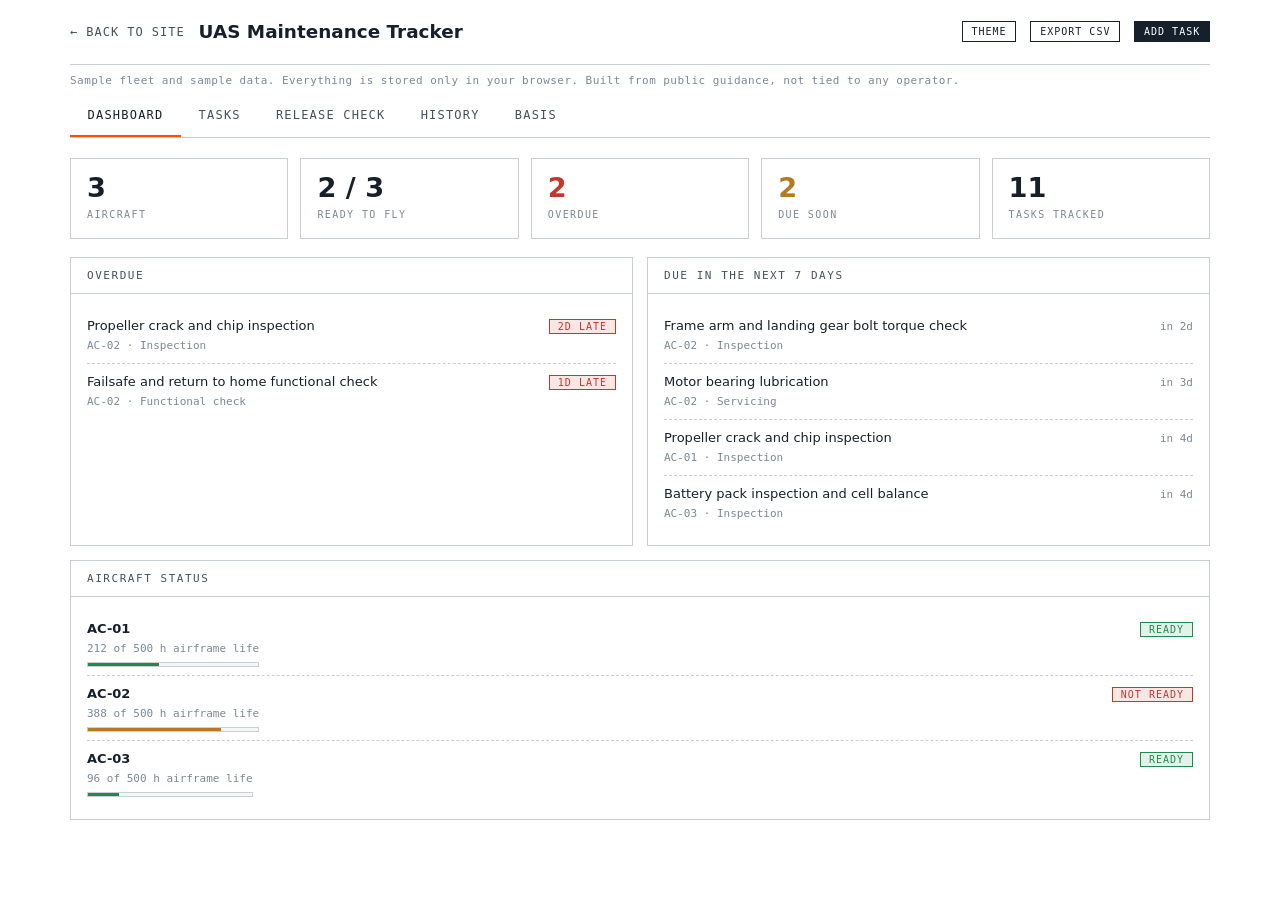
==== tools/uav-maintenance-tracker.html @ 82aa0953 "Images and such" ====
<!DOCTYPE html>
<html lang="en">
<head>
<meta charset="UTF-8">
<meta name="viewport" content="width=device-width, initial-scale=1">
<script>
(function () {
  try {
    var t = localStorage.getItem('theme');
    if (!t) t = (window.matchMedia && window.matchMedia('(prefers-color-scheme: dark)').matches) ? 'dark' : 'light';
    document.documentElement.setAttribute('data-theme', t);
  } catch (e) { document.documentElement.setAttribute('data-theme', 'light'); }
})();
</script>
<title>UAS Maintenance Tracker | Kevin Thomas Fernandez</title>
<meta name="description" content="A maintenance and release check tracker for small UAS. Sample data only. Built from public guidance." />
<style>
:root{
  --bg:#ffffff;--ink:#16202c;--muted:#44515f;--faint:#7c8894;--accent:#ff4f00;--card:#ffffff;--panel:#f5f6f8;
  --line:#c9ced6;--ok:#1f8a4c;--warn:#b7791f;--bad:#c0392b;--ok-bg:rgba(31,138,76,.12);--warn-bg:rgba(183,121,31,.14);--bad-bg:rgba(192,57,43,.12);
  --mono:ui-monospace,SFMono-Regular,Menlo,Consolas,monospace;
}
html[data-theme="dark"]{
  color-scheme:dark;--bg:#0b0f14;--ink:#e8edf2;--muted:#a9b4c0;--faint:#7d8896;--accent:#ff6a2b;--card:#121820;--panel:#1a222c;
  --line:#2c3642;--ok:#4cc38a;--warn:#e0a94a;--bad:#f0685b;--ok-bg:rgba(76,195,138,.14);--warn-bg:rgba(224,169,74,.16);--bad-bg:rgba(240,104,91,.16);
}
*{box-sizing:border-box}
body{margin:0;background:var(--bg);color:var(--ink);font:14px/1.5 "Poppins",system-ui,-apple-system,"Segoe UI",sans-serif}
a{color:inherit}
.wrap{max-width:1180px;margin:0 auto;padding:0 20px 60px}
header{display:flex;align-items:center;gap:14px;padding:18px 0;border-bottom:1px solid var(--line);flex-wrap:wrap}
header .back{font:12px var(--mono);letter-spacing:.08em;text-transform:uppercase;text-decoration:none;color:var(--muted)}
header h1{font-size:1.15rem;margin:0;font-weight:600}
header .sp{flex:1}
.note{font:11px var(--mono);color:var(--faint);letter-spacing:.04em;margin:.6rem 0 0}
button,select,input,textarea{font:inherit;color:inherit}
.btn{background:transparent;border:1px solid var(--ink);padding:.4rem .8rem;font:11px var(--mono);letter-spacing:.1em;text-transform:uppercase;cursor:pointer}
.btn:hover{background:var(--ink);color:var(--bg)}
.btn.solid{background:var(--ink);color:var(--bg)}
.btn.solid:hover{background:var(--accent);border-color:var(--accent);color:#fff}
.btn.sm{padding:.25rem .55rem;font-size:10px}
.btn.danger{border-color:var(--bad);color:var(--bad)}
.btn.danger:hover{background:var(--bad);color:#fff}
nav.tabs{display:flex;gap:0;border-bottom:1px solid var(--line);margin-top:8px;overflow-x:auto}
nav.tabs button{background:none;border:0;border-bottom:2px solid transparent;padding:.8rem 1.1rem;font:12px var(--mono);letter-spacing:.1em;text-transform:uppercase;color:var(--muted);cursor:pointer;white-space:nowrap}
nav.tabs button.on{color:var(--ink);border-bottom-color:var(--accent)}
.pane{display:none;padding-top:20px}.pane.on{display:block}
.stats{display:grid;grid-template-columns:repeat(auto-fit,minmax(150px,1fr));gap:12px;margin-bottom:18px}
.stat{border:1px solid var(--line);background:var(--card);padding:14px 16px}
.stat b{display:block;font-size:1.7rem;font-weight:600;line-height:1.1}
.stat span{font:10px var(--mono);letter-spacing:.14em;text-transform:uppercase;color:var(--faint)}
.grid2{display:grid;grid-template-columns:1fr 1fr;gap:14px}
@media(max-width:820px){.grid2{grid-template-columns:1fr}}
.card{border:1px solid var(--line);background:var(--card);margin-bottom:14px}
.card h3{margin:0;padding:11px 16px;border-bottom:1px solid var(--line);font:11px var(--mono);letter-spacing:.14em;text-transform:uppercase;color:var(--muted);font-weight:500}
.card .in{padding:14px 16px}
.row{display:flex;justify-content:space-between;gap:12px;padding:8px 0;border-bottom:1px dashed var(--line);font-size:13px}
.row:last-child{border-bottom:0}
.row small{color:var(--faint);font:11px var(--mono)}
.badge{display:inline-block;padding:1px 8px;font:10px var(--mono);letter-spacing:.1em;text-transform:uppercase;border:1px solid}
.b-ok{color:var(--ok);background:var(--ok-bg);border-color:var(--ok)}
.b-soon{color:var(--warn);background:var(--warn-bg);border-color:var(--warn)}
.b-over{color:var(--bad);background:var(--bad-bg);border-color:var(--bad)}
.b-info{color:var(--muted);border-color:var(--line)}
.tools{display:flex;gap:8px;flex-wrap:wrap;align-items:center;margin-bottom:12px}
.tools input,.tools select,.fi{background:var(--card);border:1px solid var(--line);padding:.4rem .6rem}
.tblwrap{overflow-x:auto;border:1px solid var(--line);background:var(--card)}
table{border-collapse:collapse;width:100%;min-width:860px}
th{font:10px var(--mono);letter-spacing:.12em;text-transform:uppercase;color:var(--faint);text-align:left;padding:10px 12px;border-bottom:1px solid var(--line);font-weight:500;white-space:nowrap}
td{padding:9px 12px;border-bottom:1px solid var(--line);vertical-align:top;font-size:13px}
tr:last-child td{border-bottom:0}
td.mono{font-family:var(--mono);font-size:12px}
.tag{font:10px var(--mono);letter-spacing:.08em;text-transform:uppercase;color:var(--faint);display:block}
.date{background:transparent;border:1px solid var(--line);padding:.2rem .3rem;font:12px var(--mono)}
.bar{height:5px;background:var(--panel);border:1px solid var(--line);margin-top:4px;min-width:90px}
.bar i{display:block;height:100%;background:var(--ok)}
.bar i.w{background:var(--warn)}.bar i.b{background:var(--bad)}
.gate{border:1px solid var(--line);background:var(--card);margin-bottom:14px}
.gate .top{display:flex;align-items:center;gap:12px;padding:12px 16px;border-bottom:1px solid var(--line);flex-wrap:wrap}
.gate .top h3{margin:0;font-size:1rem;font-weight:600}
.gate .top .sp{flex:1}
.gate ul{list-style:none;margin:0;padding:12px 16px}
.gate li{padding:5px 0;display:flex;gap:10px;font-size:13px}
.gate li .k{font:10px var(--mono);letter-spacing:.1em;text-transform:uppercase;min-width:52px;padding-top:3px}
.k.p{color:var(--ok)}.k.f{color:var(--bad)}.k.w{color:var(--warn)}
.dev{padding:0 16px 14px}
.dev .devrow{display:flex;gap:8px;align-items:center;padding:6px 0;border-top:1px dashed var(--line);font-size:13px;flex-wrap:wrap}
.dev .devrow span{flex:1;min-width:180px}
.overlay{position:fixed;inset:0;background:rgba(8,12,18,.72);display:none;align-items:center;justify-content:center;z-index:50;padding:16px}
.overlay.on{display:flex}
.modal{background:var(--bg);border:1px solid var(--line);width:min(520px,100%);max-height:92vh;overflow:auto;padding:20px}
.modal h2{margin:0 0 4px;font-size:1.05rem}
.modal p.sub{margin:0 0 14px;color:var(--muted);font-size:12px}
.fg{margin-bottom:12px}
.fg label{display:block;font:10px var(--mono);letter-spacing:.12em;text-transform:uppercase;color:var(--faint);margin-bottom:4px}
.fi{width:100%}
.f2{display:grid;grid-template-columns:1fr 1fr;gap:10px}
.foot{display:flex;justify-content:flex-end;gap:8px;margin-top:6px}
.warnbox{border:1px solid var(--bad);background:var(--bad-bg);color:var(--bad);padding:8px 10px;font-size:12px;margin-bottom:12px}
#toast{position:fixed;left:50%;bottom:22px;transform:translateX(-50%);background:var(--ink);color:var(--bg);padding:.5rem 1rem;font:12px var(--mono);display:none;z-index:60}
.basis{font-size:12px;color:var(--muted);line-height:1.6}
.basis b{color:var(--ink);font-weight:600}
</style>
</head>
<body>
<div class="wrap">
  <header>
    <a class="back" href="../index.html#web-applications">&larr; Back to site</a>
    <h1>UAS Maintenance Tracker</h1>
    <span class="sp"></span>
    <button class="btn sm" id="themeBtn" type="button">Theme</button>
    <button class="btn sm" id="exportBtn" type="button">Export CSV</button>
    <button class="btn sm solid" id="addBtn" type="button">Add task</button>
  </header>
  <p class="note">Sample fleet and sample data. Everything is stored only in your browser. Built from public guidance, not tied to any operator.</p>

  <nav class="tabs" role="tablist">
    <button class="on" data-tab="dash" type="button">Dashboard</button>
    <button data-tab="tasks" type="button">Tasks</button>
    <button data-tab="release" type="button">Release check</button>
    <button data-tab="history" type="button">History</button>
    <button data-tab="basis" type="button">Basis</button>
  </nav>

  <section class="pane on" id="p-dash">
    <div class="stats" id="stats"></div>
    <div class="grid2">
      <div class="card"><h3>Overdue</h3><div class="in" id="overdue"></div></div>
      <div class="card"><h3>Due in the next 7 days</h3><div class="in" id="upcoming"></div></div>
    </div>
    <div class="card"><h3>Aircraft status</h3><div class="in" id="fleet"></div></div>
  </section>

  <section class="pane" id="p-tasks">
    <div class="tools">
      <input id="q" type="search" placeholder="Search tasks" />
      <select id="fAc"></select>
      <select id="fType"><option value="">All types</option><option>Inspection</option><option>Functional check</option><option>Servicing</option><option>Replacement</option></select>
      <select id="fStat"><option value="">All statuses</option><option value="over">Overdue</option><option value="soon">Due soon</option><option value="ok">OK</option></select>
      <span id="count" style="margin-left:auto;font:11px var(--mono);color:var(--faint)"></span>
    </div>
    <div class="tblwrap"><table>
      <thead><tr><th>Aircraft</th><th>Task</th><th>Interval</th><th>Last done</th><th>Next due</th><th>Life used</th><th>Status</th><th></th></tr></thead>
      <tbody id="tbody"></tbody>
    </table></div>
  </section>

  <section class="pane" id="p-release">
    <p class="basis">A release check answers one question per aircraft: is it ready to fly today. It fails if a critical task or a functional check is overdue, if the last result on any task was a fail, or if the configuration does not match the baseline and a deviation has no note showing it does not affect the flight.</p>
    <div id="gates"></div>
  </section>

  <section class="pane" id="p-history">
    <div class="tools">
      <input id="hq" type="search" placeholder="Search history" />
      <button class="btn sm danger" id="clearHist" type="button">Clear history</button>
    </div>
    <div class="tblwrap"><table style="min-width:760px">
      <thead><tr><th>Time</th><th>Aircraft</th><th>Task</th><th>By</th><th>Result</th><th>Notes</th></tr></thead>
      <tbody id="hbody"></tbody>
    </table></div>
  </section>

  <section class="pane" id="p-basis">
    <div class="card"><h3>How this tracker works</h3><div class="in basis">
      <p><b>Intervals tighten with life used.</b> Each task can carry a life used and a life limit. Past 75 percent of life the interval is shortened to 75 percent of its base, and past 90 percent to 50 percent. This follows the idea in FAA AC 25-7D (paragraph 15.2.2.2) that inspection frequency increases as life is accumulated.</p>
      <p><b>Functional checks count toward readiness.</b> AC 25-7D (paragraph 4.4.9.2.5) treats the frequency of functional and ground maintenance checks as part of judging system reliability, so an overdue functional check blocks release here.</p>
      <p><b>Configuration must match the baseline.</b> AC 25-7D (paragraph 3.1.2.4, from 14 CFR 21.35) says a test airplane must conform to its type design as it relates to the test being flown, and any deviation must be shown to have no consequence for that test. Each aircraft here has a conformity flag and a deviation list with a required note.</p>
      <p style="color:var(--faint)">AC 25-7D covers transport category airplanes. This tracker borrows its ideas for small UAS as a teaching example. It is not an approved maintenance program and does not replace the manufacturer's manual or your operator's procedures.</p>
    </div></div>
  </section>
</div>

<div class="overlay" id="cmpModal"><div class="modal">
  <h2>Log completion</h2><p class="sub" id="cmpTitle"></p>
  <div class="fg"><label>Date</label><input class="fi" id="cmpDate" type="date"></div>
  <div id="cmpCrit"><div class="warnbox">Critical task. Initials are required.</div>
    <div class="fg"><label>Initials</label><input class="fi" id="cmpBy" maxlength="6" placeholder="KF"></div></div>
  <div class="fg"><label>Result</label><select class="fi" id="cmpRes"><option>Pass</option><option>Pass with notes</option><option>Fail</option></select></div>
  <div class="fg"><label>Notes</label><textarea class="fi" id="cmpNotes" rows="3" placeholder="What you found"></textarea></div>
  <div class="foot"><button class="btn" data-close type="button">Cancel</button><button class="btn solid" id="cmpOk" type="button">Log</button></div>
</div></div>

<div class="overlay" id="addModal"><div class="modal">
  <h2>Add task</h2><p class="sub">It is scheduled from the last done date.</p>
  <div class="f2"><div class="fg"><label>Aircraft</label><select class="fi" id="nAc"></select></div>
  <div class="fg"><label>Type</label><select class="fi" id="nType"><option>Inspection</option><option>Functional check</option><option>Servicing</option><option>Replacement</option></select></div></div>
  <div class="fg"><label>Task</label><input class="fi" id="nName" placeholder="Propeller crack and chip inspection"></div>
  <div class="f2"><div class="fg"><label>Base interval (days)</label><input class="fi" id="nDays" type="number" min="1" value="30"></div>
  <div class="fg"><label>Category</label><select class="fi" id="nCat"><option>Airframe</option><option>Propulsion</option><option>Power</option><option>Avionics</option><option>Software</option><option>Payload</option></select></div></div>
  <div class="f2"><div class="fg"><label>Life used</label><input class="fi" id="nUsed" type="number" min="0" value="0"></div>
  <div class="fg"><label>Life limit (0 for none)</label><input class="fi" id="nMax" type="number" min="0" value="0"></div></div>
  <div class="fg"><label>Critical, needs sign-off</label><select class="fi" id="nCrit"><option value="0">No</option><option value="1">Yes</option></select></div>
  <div class="foot"><button class="btn" data-close type="button">Cancel</button><button class="btn solid" id="nOk" type="button">Add</button></div>
</div></div>
<div id="toast"></div>

<script>
(function(){
'use strict';
var KEY='uasmt_v1';
var TODAY=new Date();TODAY.setHours(0,0,0,0);
function iso(d){var x=new Date(d);return x.getFullYear()+'-'+String(x.getMonth()+1).padStart(2,'0')+'-'+String(x.getDate()).padStart(2,'0');}
function addD(s,n){var d=new Date(s+'T00:00:00');d.setDate(d.getDate()+n);return iso(d);}
function daysTo(s){return Math.round((new Date(s+'T00:00:00')-TODAY)/86400000);}
function ago(n){return iso(new Date(TODAY.getTime()-n*86400000));}
function esc(s){return String(s==null?'':s).replace(/[&<>"]/g,function(c){return {'&':'&amp;','<':'&lt;','>':'&gt;','"':'&quot;'}[c];});}
function $(id){return document.getElementById(id);}

function seed(){
  return {
    next:20,
    aircraft:[
      {id:'AC-01',hours:212,life:500,conforms:true,deviations:[]},
      {id:'AC-02',hours:388,life:500,conforms:true,deviations:[{text:'Aftermarket antenna mount fitted',noEffect:''}]},
      {id:'AC-03',hours:96,life:500,conforms:true,deviations:[]}
    ],
    tasks:[
      {id:1,ac:'AC-01',name:'Propeller crack and chip inspection',type:'Inspection',cat:'Propulsion',days:7,last:ago(3),used:0,max:0,crit:true,result:'Pass'},
      {id:2,ac:'AC-01',name:'Battery pack inspection and cell balance',type:'Inspection',cat:'Power',days:30,last:ago(12),used:35,max:50,crit:false,result:'Pass'},
      {id:3,ac:'AC-01',name:'Failsafe and return to home functional check',type:'Functional check',cat:'Avionics',days:14,last:ago(6),used:0,max:0,crit:true,result:'Pass'},
      {id:4,ac:'AC-02',name:'Propeller crack and chip inspection',type:'Inspection',cat:'Propulsion',days:7,last:ago(9),used:0,max:0,crit:true,result:'Pass'},
      {id:5,ac:'AC-02',name:'Motor bearing lubrication',type:'Servicing',cat:'Propulsion',days:30,last:ago(20),used:400,max:500,crit:false,result:'Pass'},
      {id:6,ac:'AC-02',name:'Frame arm and landing gear bolt torque check',type:'Inspection',cat:'Airframe',days:30,last:ago(28),used:0,max:0,crit:false,result:'Pass'},
      {id:7,ac:'AC-02',name:'Failsafe and return to home functional check',type:'Functional check',cat:'Avionics',days:14,last:ago(15),used:0,max:0,crit:true,result:'Pass'},
      {id:8,ac:'AC-03',name:'Flight controller firmware verified against baseline',type:'Inspection',cat:'Software',days:60,last:ago(30),used:0,max:0,crit:false,result:'Pass'},
      {id:9,ac:'AC-03',name:'ESC calibration check',type:'Functional check',cat:'Propulsion',days:60,last:ago(41),used:0,max:0,crit:false,result:'Pass'},
      {id:10,ac:'AC-03',name:'GPS antenna and connector inspection',type:'Inspection',cat:'Avionics',days:30,last:ago(10),used:0,max:0,crit:false,result:'Pass'},
      {id:11,ac:'AC-03',name:'Battery pack inspection and cell balance',type:'Inspection',cat:'Power',days:30,last:ago(26),used:12,max:50,crit:false,result:'Pass'}
    ],
    history:[]
  };
}
var S;
function load(){try{var r=localStorage.getItem(KEY);S=r?JSON.parse(r):seed();}catch(e){S=seed();}}
function save(){try{localStorage.setItem(KEY,JSON.stringify(S));}catch(e){}}

/* interval tightens as life is used (AC 25-7D 15.2.2.2 idea) */
function frac(t){return t.max>0?t.used/t.max:0;}
function factor(t){var f=frac(t);return f>=0.9?0.5:f>=0.75?0.75:1;}
function eff(t){return Math.max(1,Math.round(t.days*factor(t)));}
function due(t){return t.result==='Fail'?iso(TODAY):addD(t.last,eff(t));}
function stat(t){var d=daysTo(due(t));return d<0||t.result==='Fail'?'over':d<=3?'soon':'ok';}
function ac(id){return S.aircraft.filter(function(a){return a.id===id;})[0];}

function toast(m){var t=$('toast');t.textContent=m;t.style.display='block';clearTimeout(toast._t);toast._t=setTimeout(function(){t.style.display='none';},2200);}

/* ---------- dashboard ---------- */
function badge(s){return s==='over'?'<span class="badge b-over">Overdue</span>':s==='soon'?'<span class="badge b-soon">Due soon</span>':'<span class="badge b-ok">OK</span>';}
function renderDash(){
  var over=S.tasks.filter(function(t){return stat(t)==='over';});
  var soon=S.tasks.filter(function(t){return stat(t)==='soon';});
  var ready=S.aircraft.filter(function(a){return gate(a).ok;}).length;
  $('stats').innerHTML=
    '<div class="stat"><b>'+S.aircraft.length+'</b><span>Aircraft</span></div>'+
    '<div class="stat"><b>'+ready+' / '+S.aircraft.length+'</b><span>Ready to fly</span></div>'+
    '<div class="stat"><b style="color:var(--bad)">'+over.length+'</b><span>Overdue</span></div>'+
    '<div class="stat"><b style="color:var(--warn)">'+soon.length+'</b><span>Due soon</span></div>'+
    '<div class="stat"><b>'+S.tasks.length+'</b><span>Tasks tracked</span></div>';
  function list(a,empty){return a.length?a.slice(0,8).map(function(t){var d=daysTo(due(t));return '<div class="row"><div>'+esc(t.name)+'<br><small>'+esc(t.ac)+' &middot; '+esc(t.type)+'</small></div><div style="text-align:right">'+(d<0?'<span class="badge b-over">'+Math.abs(d)+'d late</span>':'<small>in '+d+'d</small>')+'</div></div>';}).join(''):'<small style="color:var(--faint)">'+empty+'</small>';}
  $('overdue').innerHTML=list(over.sort(function(a,b){return daysTo(due(a))-daysTo(due(b));}),'Nothing overdue.');
  var up=S.tasks.filter(function(t){var d=daysTo(due(t));return d>=0&&d<=7&&t.result!=='Fail';}).sort(function(a,b){return daysTo(due(a))-daysTo(due(b));});
  $('upcoming').innerHTML=list(up,'Nothing due this week.');
  $('fleet').innerHTML=S.aircraft.map(function(a){var g=gate(a);var pct=Math.min(100,Math.round(a.hours/a.life*100));
    return '<div class="row"><div><b>'+esc(a.id)+'</b><br><small>'+a.hours+' of '+a.life+' h airframe life</small><div class="bar"><i class="'+(pct>=90?'b':pct>=75?'w':'')+'" style="width:'+pct+'%"></i></div></div><div style="text-align:right">'+(g.ok?'<span class="badge b-ok">Ready</span>':'<span class="badge b-over">Not ready</span>')+'</div></div>';}).join('');
}

/* ---------- tasks ---------- */
function fillAcSelects(){
  var opts=S.aircraft.map(function(a){return '<option>'+esc(a.id)+'</option>';}).join('');
  var cur=$('fAc').value;
  $('fAc').innerHTML='<option value="">All aircraft</option>'+opts;$('fAc').value=cur;
  $('nAc').innerHTML=opts;
}
function renderTasks(){
  var q=$('q').value.toLowerCase(),fa=$('fAc').value,ft=$('fType').value,fs=$('fStat').value;
  var rows=S.tasks.filter(function(t){
    if(fa&&t.ac!==fa)return false;if(ft&&t.type!==ft)return false;if(fs&&stat(t)!==fs)return false;
    if(q&&(t.name+' '+t.ac+' '+t.cat).toLowerCase().indexOf(q)<0)return false;return true;
  }).sort(function(a,b){return daysTo(due(a))-daysTo(due(b));});
  $('count').textContent=rows.length+' task'+(rows.length===1?'':'s');
  $('tbody').innerHTML=rows.map(function(t){
    var f=factor(t),d=daysTo(due(t)),p=Math.round(frac(t)*100);
    return '<tr><td class="mono">'+esc(t.ac)+'</td>'+
      '<td>'+esc(t.name)+(t.crit?' <span class="badge b-over" title="Sign-off required">Critical</span>':'')+'<span class="tag">'+esc(t.cat)+' &middot; '+esc(t.type)+'</span></td>'+
      '<td class="mono">'+eff(t)+' d'+(f<1?'<span class="tag" style="color:var(--warn)">tightened from '+t.days+'</span>':'')+'</td>'+
      '<td><input class="date" type="date" value="'+esc(t.last)+'" data-last="'+t.id+'"></td>'+
      '<td class="mono">'+esc(due(t))+'<span class="tag">'+(d<0?Math.abs(d)+' d ago':d===0?'today':'in '+d+' d')+'</span></td>'+
      '<td>'+(t.max>0?'<span class="mono">'+t.used+' / '+t.max+'</span><div class="bar"><i class="'+(p>=90?'b':p>=75?'w':'')+'" style="width:'+Math.min(100,p)+'%"></i></div>':'<span class="tag">No limit</span>')+'</td>'+
      '<td>'+badge(stat(t))+(t.result==='Fail'?'<span class="tag" style="color:var(--bad)">last result: fail</span>':'')+'</td>'+
      '<td style="white-space:nowrap"><button class="btn sm" data-cmp="'+t.id+'" type="button">Complete</button> <button class="btn sm danger" data-del="'+t.id+'" type="button">&times;</button></td></tr>';
  }).join('')||'<tr><td colspan="8" style="text-align:center;padding:30px;color:var(--faint)">No tasks match.</td></tr>';
}

/* ---------- release check ---------- */
function gate(a){
  var items=[],ok=true;
  var mine=S.tasks.filter(function(t){return t.ac===a.id;});
  var lateCrit=mine.filter(function(t){return t.crit&&stat(t)==='over';});
  var lateFn=mine.filter(function(t){return t.type==='Functional check'&&stat(t)==='over';});
  var failed=mine.filter(function(t){return t.result==='Fail';});
  var lateOther=mine.filter(function(t){return !t.crit&&t.type!=='Functional check'&&stat(t)==='over';});
  function add(k,text){items.push({k:k,text:text});if(k==='f')ok=false;}
  if(lateCrit.length)lateCrit.forEach(function(t){add('f','Critical task overdue: '+t.name);}); else add('p','No critical task overdue');
  if(lateFn.length)lateFn.forEach(function(t){add('f','Functional check overdue: '+t.name);}); else add('p','Functional checks current');
  if(failed.length)failed.forEach(function(t){add('f','Last result was a fail: '+t.name);}); else add('p','No failed result open');
  if(lateOther.length)lateOther.forEach(function(t){add('w','Overdue, not blocking: '+t.name);});
  if(!a.conforms)add('f','Configuration does not match the baseline'); else add('p','Configuration matches the baseline');
  a.deviations.forEach(function(d){if(!d.noEffect||!d.noEffect.trim())add('f','Deviation has no note showing it does not affect the flight: '+d.text); else add('p','Deviation covered: '+d.text);});
  var pct=a.hours/a.life; if(pct>=1)add('f','Airframe life reached'); else if(pct>=0.9)add('w','Airframe past 90 percent of life');
  return {ok:ok,items:items};
}
function renderGates(){
  $('gates').innerHTML=S.aircraft.map(function(a,ai){
    var g=gate(a);
    return '<div class="gate"><div class="top"><h3>'+esc(a.id)+'</h3>'+(g.ok?'<span class="badge b-ok">Ready to fly</span>':'<span class="badge b-over">Not ready</span>')+
      '<span class="sp"></span><label style="font:11px var(--mono)"><input type="checkbox" data-conf="'+ai+'" '+(a.conforms?'checked':'')+'> Matches baseline</label></div>'+
      '<ul>'+g.items.map(function(i){return '<li><span class="k '+i.k+'">'+(i.k==='p'?'Pass':i.k==='f'?'Fail':'Note')+'</span><span>'+esc(i.text)+'</span></li>';}).join('')+'</ul>'+
      '<div class="dev">'+a.deviations.map(function(d,di){return '<div class="devrow"><span>'+esc(d.text)+'</span><input class="fi" style="flex:2;min-width:200px" placeholder="Why it has no effect on this flight" value="'+esc(d.noEffect)+'" data-dn="'+ai+':'+di+'"><button class="btn sm danger" data-dd="'+ai+':'+di+'" type="button">&times;</button></div>';}).join('')+
      '<div class="devrow"><input class="fi" style="flex:1" placeholder="Add a deviation from baseline" data-newdev="'+ai+'"><button class="btn sm" data-adddev="'+ai+'" type="button">Add</button></div></div></div>';
  }).join('');
}

/* ---------- history ---------- */
function renderHist(){
  var q=$('hq').value.toLowerCase();
  var rows=S.history.filter(function(h){return !q||(h.task+' '+h.ac+' '+h.notes+' '+h.by).toLowerCase().indexOf(q)>=0;});
  $('hbody').innerHTML=rows.map(function(h){var c=h.result==='Fail'?'b-over':h.result==='Pass'?'b-ok':'b-soon';
    return '<tr><td class="mono">'+esc(h.time)+'</td><td class="mono">'+esc(h.ac)+'</td><td>'+esc(h.task)+'</td><td class="mono">'+esc(h.by||'')+'</td><td><span class="badge '+c+'">'+esc(h.result)+'</span></td><td>'+esc(h.notes)+'</td></tr>';}).join('')||'<tr><td colspan="6" style="text-align:center;padding:30px;color:var(--faint)">No history yet. Complete a task to log it.</td></tr>';
}

function renderAll(){fillAcSelects();renderDash();renderTasks();renderGates();renderHist();}

/* ---------- actions ---------- */
var cmpId=null;
function openCmp(id){var t=S.tasks.filter(function(x){return x.id===id;})[0];if(!t)return;cmpId=id;
  $('cmpTitle').textContent=t.ac+' | '+t.name;$('cmpDate').value=iso(TODAY);$('cmpBy').value='';$('cmpNotes').value='';$('cmpRes').value='Pass';
  $('cmpCrit').style.display=t.crit?'block':'none';$('cmpModal').classList.add('on');}
function submitCmp(){
  var t=S.tasks.filter(function(x){return x.id===cmpId;})[0];if(!t)return;
  var by=$('cmpBy').value.trim();
  if(t.crit&&!by){toast('Initials are required for a critical task');return;}
  var res=$('cmpRes').value;
  t.last=$('cmpDate').value||iso(TODAY);t.result=res;
  if(res!=='Fail'&&t.max>0&&/battery|bearing|replace/i.test(t.name+t.type)&&t.type==='Replacement')t.used=0;
  S.history.unshift({time:new Date().toISOString().replace('T',' ').slice(0,16),ac:t.ac,task:t.name,by:by,result:res,notes:$('cmpNotes').value.trim()});
  save();$('cmpModal').classList.remove('on');renderAll();toast(res==='Fail'?'Logged as fail. Aircraft not ready until re-checked.':'Logged');
}
function submitAdd(){
  var n=$('nName').value.trim();if(!n){toast('Give the task a name');return;}
  S.tasks.push({id:S.next++,ac:$('nAc').value,name:n,type:$('nType').value,cat:$('nCat').value,days:Math.max(1,parseInt($('nDays').value,10)||30),last:iso(TODAY),used:parseFloat($('nUsed').value)||0,max:parseFloat($('nMax').value)||0,crit:$('nCrit').value==='1',result:'Pass'});
  save();$('addModal').classList.remove('on');$('nName').value='';renderAll();toast('Task added');
}
function csv(rows){return rows.map(function(r){return r.map(function(c){c=String(c==null?'':c);return /[",\n]/.test(c)?'"'+c.replace(/"/g,'""')+'"':c;}).join(',');}).join('\n');}
function exportCsv(){
  var rows=[['Aircraft','Task','Type','Category','Base days','Effective days','Last done','Next due','Status','Life used','Life limit','Critical','Last result']];
  S.tasks.forEach(function(t){rows.push([t.ac,t.name,t.type,t.cat,t.days,eff(t),t.last,due(t),stat(t),t.used,t.max,t.crit?'yes':'no',t.result]);});
  var a=document.createElement('a');a.href=URL.createObjectURL(new Blob([csv(rows)],{type:'text/csv'}));a.download='uas_maintenance_tasks.csv';a.click();
}

/* ---------- wiring ---------- */
document.querySelectorAll('nav.tabs button').forEach(function(b){b.addEventListener('click',function(){
  document.querySelectorAll('nav.tabs button').forEach(function(x){x.classList.toggle('on',x===b);});
  document.querySelectorAll('.pane').forEach(function(p){p.classList.toggle('on',p.id==='p-'+b.getAttribute('data-tab'));});});});
['q','fAc','fType','fStat'].forEach(function(id){$(id).addEventListener('input',renderTasks);});
$('hq').addEventListener('input',renderHist);
$('addBtn').addEventListener('click',function(){$('addModal').classList.add('on');});
$('nOk').addEventListener('click',submitAdd);$('cmpOk').addEventListener('click',submitCmp);
$('exportBtn').addEventListener('click',exportCsv);
$('clearHist').addEventListener('click',function(){if(confirm('Clear all history?')){S.history=[];save();renderHist();}});
document.querySelectorAll('[data-close]').forEach(function(b){b.addEventListener('click',function(){b.closest('.overlay').classList.remove('on');});});
document.querySelectorAll('.overlay').forEach(function(o){o.addEventListener('click',function(e){if(e.target===o)o.classList.remove('on');});});
$('themeBtn').addEventListener('click',function(){var n=document.documentElement.getAttribute('data-theme')==='dark'?'light':'dark';document.documentElement.setAttribute('data-theme',n);try{localStorage.setItem('theme',n);}catch(e){}});
document.addEventListener('click',function(e){
  var t=e.target;
  if(t.getAttribute&&t.getAttribute('data-cmp'))openCmp(+t.getAttribute('data-cmp'));
  if(t.getAttribute&&t.getAttribute('data-del')){var id=+t.getAttribute('data-del');if(confirm('Delete this task?')){S.tasks=S.tasks.filter(function(x){return x.id!==id;});save();renderAll();}}
  if(t.getAttribute&&t.getAttribute('data-adddev')){var i=+t.getAttribute('data-adddev');var inp=document.querySelector('[data-newdev="'+i+'"]');if(inp.value.trim()){S.aircraft[i].deviations.push({text:inp.value.trim(),noEffect:''});save();renderAll();}}
  if(t.getAttribute&&t.getAttribute('data-dd')){var p=t.getAttribute('data-dd').split(':');S.aircraft[+p[0]].deviations.splice(+p[1],1);save();renderAll();}
});
document.addEventListener('change',function(e){
  var t=e.target;
  if(t.getAttribute('data-last')){var x=S.tasks.filter(function(k){return k.id===+t.getAttribute('data-last');})[0];if(x&&t.value){x.last=t.value;save();renderAll();}}
  if(t.getAttribute('data-conf')){S.aircraft[+t.getAttribute('data-conf')].conforms=t.checked;save();renderAll();}
});
document.addEventListener('focusout',function(e){
  var t=e.target;var dn=t.getAttribute&&t.getAttribute('data-dn');
  if(dn){var p=dn.split(':');S.aircraft[+p[0]].deviations[+p[1]].noEffect=t.value;save();renderDash();renderGates();}
});
load();renderAll();
})();
</script>
</body>
</html>
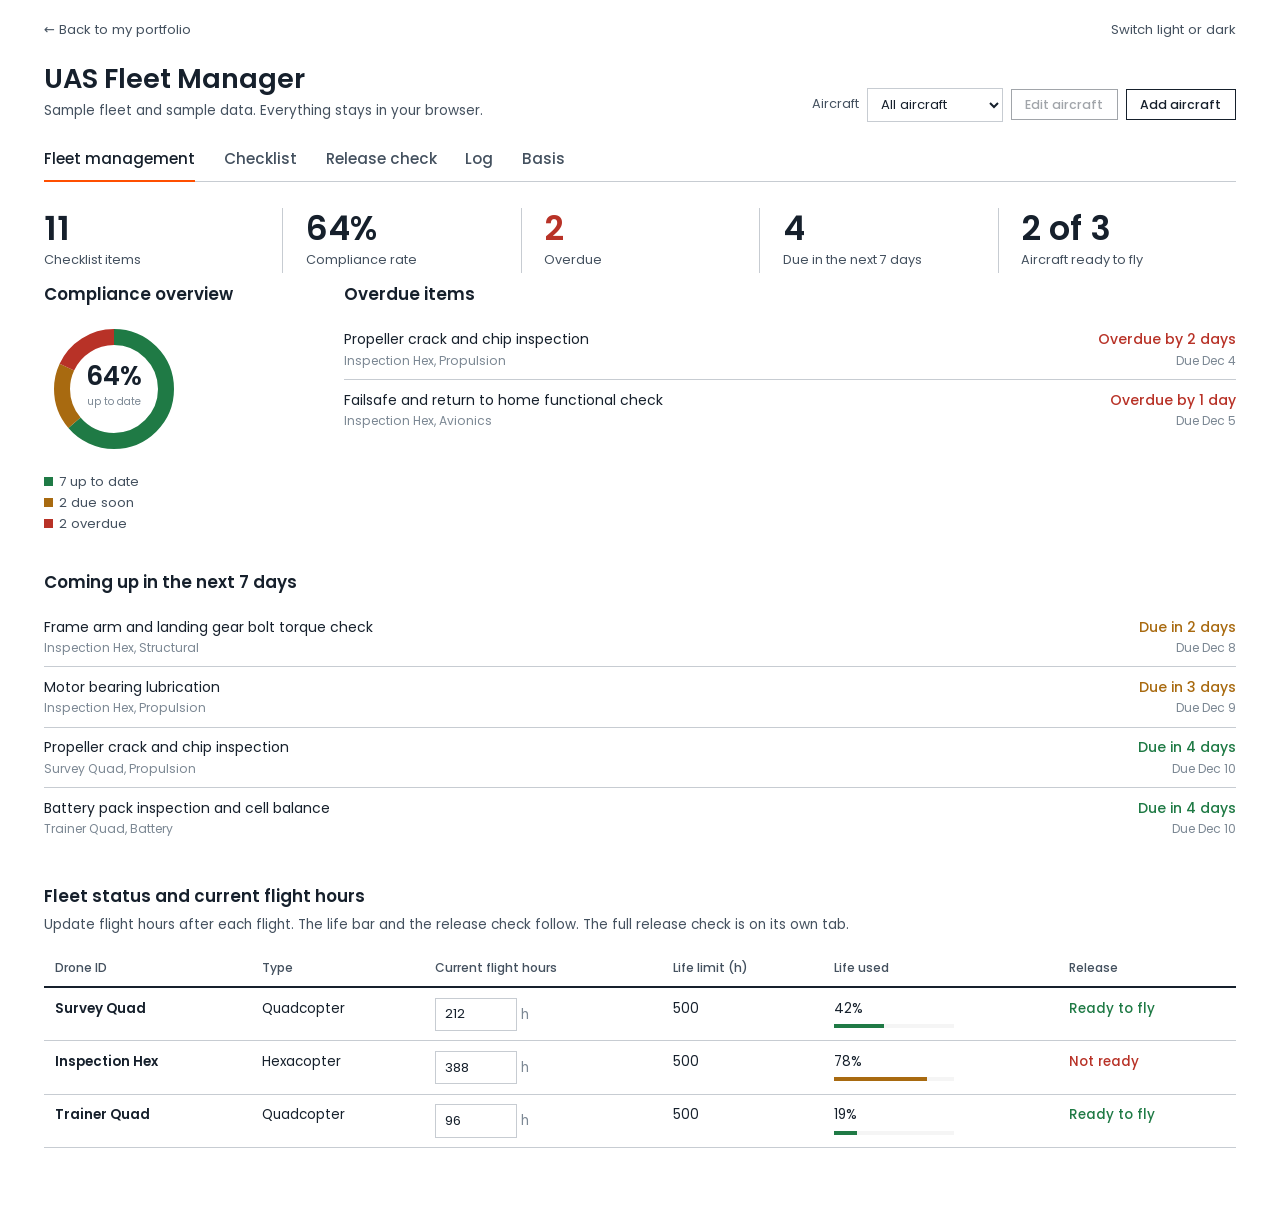
==== commit 3e559fe7: "all up lesss gooooooo" ====
--- a/tools/uav-maintenance-tracker.html
+++ b/tools/uav-maintenance-tracker.html
@@ -12,380 +12,418 @@
   } catch (e) { document.documentElement.setAttribute('data-theme', 'light'); }
 })();
 </script>
-<title>UAS Maintenance Tracker | Kevin Thomas Fernandez</title>
+<title>UAS Fleet Manager | Kevin Thomas Fernandez</title>
 <meta name="description" content="A maintenance and release check tracker for small UAS. Sample data only. Built from public guidance." />
 <style>
-:root{
-  --bg:#ffffff;--ink:#16202c;--muted:#44515f;--faint:#7c8894;--accent:#ff4f00;--card:#ffffff;--panel:#f5f6f8;
-  --line:#c9ced6;--ok:#1f8a4c;--warn:#b7791f;--bad:#c0392b;--ok-bg:rgba(31,138,76,.12);--warn-bg:rgba(183,121,31,.14);--bad-bg:rgba(192,57,43,.12);
-  --mono:ui-monospace,SFMono-Regular,Menlo,Consolas,monospace;
-}
-html[data-theme="dark"]{
-  color-scheme:dark;--bg:#0b0f14;--ink:#e8edf2;--muted:#a9b4c0;--faint:#7d8896;--accent:#ff6a2b;--card:#121820;--panel:#1a222c;
-  --line:#2c3642;--ok:#4cc38a;--warn:#e0a94a;--bad:#f0685b;--ok-bg:rgba(76,195,138,.14);--warn-bg:rgba(224,169,74,.16);--bad-bg:rgba(240,104,91,.16);
-}
+@font-face{font-family:'Poppins';src:url('../assets/fonts/Poppins-Regular.ttf') format('truetype');font-weight:400}
+@font-face{font-family:'Poppins';src:url('../assets/fonts/Poppins-Medium.ttf') format('truetype');font-weight:500}
+@font-face{font-family:'Poppins';src:url('../assets/fonts/Poppins-SemiBold.ttf') format('truetype');font-weight:600}
+:root{--bg:#ffffff;--ink:#16202c;--muted:#44515f;--faint:#7c8894;--accent:#ff4f00;--panel:#f5f5f5;--line:#c7ccd2;--ok:#1f7a45;--warn:#a86a10;--bad:#b83227}
+html[data-theme="dark"]{color-scheme:dark;--bg:#0b0f14;--ink:#e8edf2;--muted:#a9b4c0;--faint:#7d8896;--accent:#ff6a2b;--panel:#161d26;--line:#2f3b4a;--ok:#4cc38a;--warn:#e0a94a;--bad:#f0685b}
 *{box-sizing:border-box}
-body{margin:0;background:var(--bg);color:var(--ink);font:14px/1.5 "Poppins",system-ui,-apple-system,"Segoe UI",sans-serif}
+body{margin:0;background:var(--bg);color:var(--ink);font:400 14px/1.6 "Poppins",system-ui,sans-serif}
 a{color:inherit}
-.wrap{max-width:1180px;margin:0 auto;padding:0 20px 60px}
-header{display:flex;align-items:center;gap:14px;padding:18px 0;border-bottom:1px solid var(--line);flex-wrap:wrap}
-header .back{font:12px var(--mono);letter-spacing:.08em;text-transform:uppercase;text-decoration:none;color:var(--muted)}
-header h1{font-size:1.15rem;margin:0;font-weight:600}
-header .sp{flex:1}
-.note{font:11px var(--mono);color:var(--faint);letter-spacing:.04em;margin:.6rem 0 0}
-button,select,input,textarea{font:inherit;color:inherit}
-.btn{background:transparent;border:1px solid var(--ink);padding:.4rem .8rem;font:11px var(--mono);letter-spacing:.1em;text-transform:uppercase;cursor:pointer}
+.wrap{max-width:1240px;margin:0 auto;padding:1.2rem 24px 5rem}
+.top{display:flex;justify-content:space-between;gap:1rem;flex-wrap:wrap;font-size:.82rem}
+.top a{color:var(--muted);text-decoration:none}.top a:hover{color:var(--accent)}
+.head{display:flex;justify-content:space-between;align-items:flex-end;gap:1.5rem;flex-wrap:wrap;margin:1.4rem 0 1rem}
+h1{font-size:1.7rem;font-weight:600;margin:0;line-height:1.2}
+.bar-sel{display:flex;gap:.5rem;align-items:center;flex-wrap:wrap}
+.bar-sel label{font-size:.8rem;color:var(--muted)}
+.btn{background:transparent;border:1px solid var(--ink);color:var(--ink);padding:.35rem .85rem;font:500 .78rem "Poppins",sans-serif;cursor:pointer;transition:all .2s}
 .btn:hover{background:var(--ink);color:var(--bg)}
-.btn.solid{background:var(--ink);color:var(--bg)}
-.btn.solid:hover{background:var(--accent);border-color:var(--accent);color:#fff}
-.btn.sm{padding:.25rem .55rem;font-size:10px}
-.btn.danger{border-color:var(--bad);color:var(--bad)}
-.btn.danger:hover{background:var(--bad);color:#fff}
-nav.tabs{display:flex;gap:0;border-bottom:1px solid var(--line);margin-top:8px;overflow-x:auto}
-nav.tabs button{background:none;border:0;border-bottom:2px solid transparent;padding:.8rem 1.1rem;font:12px var(--mono);letter-spacing:.1em;text-transform:uppercase;color:var(--muted);cursor:pointer;white-space:nowrap}
-nav.tabs button.on{color:var(--ink);border-bottom-color:var(--accent)}
-.pane{display:none;padding-top:20px}.pane.on{display:block}
-.stats{display:grid;grid-template-columns:repeat(auto-fit,minmax(150px,1fr));gap:12px;margin-bottom:18px}
-.stat{border:1px solid var(--line);background:var(--card);padding:14px 16px}
-.stat b{display:block;font-size:1.7rem;font-weight:600;line-height:1.1}
-.stat span{font:10px var(--mono);letter-spacing:.14em;text-transform:uppercase;color:var(--faint)}
-.grid2{display:grid;grid-template-columns:1fr 1fr;gap:14px}
-@media(max-width:820px){.grid2{grid-template-columns:1fr}}
-.card{border:1px solid var(--line);background:var(--card);margin-bottom:14px}
-.card h3{margin:0;padding:11px 16px;border-bottom:1px solid var(--line);font:11px var(--mono);letter-spacing:.14em;text-transform:uppercase;color:var(--muted);font-weight:500}
-.card .in{padding:14px 16px}
-.row{display:flex;justify-content:space-between;gap:12px;padding:8px 0;border-bottom:1px dashed var(--line);font-size:13px}
-.row:last-child{border-bottom:0}
-.row small{color:var(--faint);font:11px var(--mono)}
-.badge{display:inline-block;padding:1px 8px;font:10px var(--mono);letter-spacing:.1em;text-transform:uppercase;border:1px solid}
-.b-ok{color:var(--ok);background:var(--ok-bg);border-color:var(--ok)}
-.b-soon{color:var(--warn);background:var(--warn-bg);border-color:var(--warn)}
-.b-over{color:var(--bad);background:var(--bad-bg);border-color:var(--bad)}
-.b-info{color:var(--muted);border-color:var(--line)}
-.tools{display:flex;gap:8px;flex-wrap:wrap;align-items:center;margin-bottom:12px}
-.tools input,.tools select,.fi{background:var(--card);border:1px solid var(--line);padding:.4rem .6rem}
-.tblwrap{overflow-x:auto;border:1px solid var(--line);background:var(--card)}
-table{border-collapse:collapse;width:100%;min-width:860px}
-th{font:10px var(--mono);letter-spacing:.12em;text-transform:uppercase;color:var(--faint);text-align:left;padding:10px 12px;border-bottom:1px solid var(--line);font-weight:500;white-space:nowrap}
-td{padding:9px 12px;border-bottom:1px solid var(--line);vertical-align:top;font-size:13px}
-tr:last-child td{border-bottom:0}
-td.mono{font-family:var(--mono);font-size:12px}
-.tag{font:10px var(--mono);letter-spacing:.08em;text-transform:uppercase;color:var(--faint);display:block}
-.date{background:transparent;border:1px solid var(--line);padding:.2rem .3rem;font:12px var(--mono)}
-.bar{height:5px;background:var(--panel);border:1px solid var(--line);margin-top:4px;min-width:90px}
-.bar i{display:block;height:100%;background:var(--ok)}
-.bar i.w{background:var(--warn)}.bar i.b{background:var(--bad)}
-.gate{border:1px solid var(--line);background:var(--card);margin-bottom:14px}
-.gate .top{display:flex;align-items:center;gap:12px;padding:12px 16px;border-bottom:1px solid var(--line);flex-wrap:wrap}
-.gate .top h3{margin:0;font-size:1rem;font-weight:600}
-.gate .top .sp{flex:1}
-.gate ul{list-style:none;margin:0;padding:12px 16px}
-.gate li{padding:5px 0;display:flex;gap:10px;font-size:13px}
-.gate li .k{font:10px var(--mono);letter-spacing:.1em;text-transform:uppercase;min-width:52px;padding-top:3px}
-.k.p{color:var(--ok)}.k.f{color:var(--bad)}.k.w{color:var(--warn)}
-.dev{padding:0 16px 14px}
-.dev .devrow{display:flex;gap:8px;align-items:center;padding:6px 0;border-top:1px dashed var(--line);font-size:13px;flex-wrap:wrap}
-.dev .devrow span{flex:1;min-width:180px}
+.btn.sm{padding:.15rem .55rem;font-size:.72rem}
+.btn.danger{border-color:var(--bad);color:var(--bad)}.btn.danger:hover{background:var(--bad);color:#fff}
+.btn[disabled]{opacity:.4;cursor:default}.btn[disabled]:hover{background:transparent;color:var(--ink)}
+.fi{background:var(--bg);border:1px solid var(--line);color:var(--ink);padding:.35rem .55rem;font:400 .82rem "Poppins",sans-serif}
+.fi:focus{outline:1px solid var(--accent)}
+.tabs{display:flex;gap:1.8rem;border-bottom:1px solid var(--line);margin-bottom:1.6rem}
+.tabs button{background:none;border:0;border-bottom:2px solid transparent;padding:.6rem 0;font:500 .95rem "Poppins",sans-serif;color:var(--muted);cursor:pointer;margin-bottom:-1px}
+.tabs button.on{color:var(--ink);border-bottom-color:var(--accent)}
+.pane{display:none}.pane.on{display:block}
+h2{font-size:1.05rem;font-weight:600;margin:2.2rem 0 .7rem}
+h2:first-child{margin-top:0}
+.sub{color:var(--muted);font-size:.85rem;margin:-.4rem 0 .8rem}
+.stats{display:flex;flex-wrap:wrap;margin:0 0 .5rem}
+.stat{flex:1 1 150px;padding:.2rem 1.4rem;border-left:1px solid var(--line)}
+.stat:first-child{border-left:0;padding-left:0}
+.stat b{display:block;font-size:2.1rem;font-weight:600;line-height:1.1}
+.stat span{font-size:.8rem;color:var(--muted)}
+.cols{display:grid;grid-template-columns:260px 1fr;gap:2.5rem;align-items:start}
+@media(max-width:820px){.cols{grid-template-columns:1fr}}
+.donut{display:flex;flex-direction:column;align-items:flex-start;gap:.7rem}
+.legend{font-size:.82rem;color:var(--muted)}
+.legend i{display:inline-block;width:9px;height:9px;margin-right:.4rem}
+.list .it{display:flex;justify-content:space-between;gap:1rem;padding:.55rem 0;border-bottom:1px solid var(--line)}
+.list .it:last-child{border-bottom:0}
+.list small{display:block;color:var(--faint);font-size:.76rem}
+.empty{color:var(--faint);font-size:.88rem;padding:.4rem 0}
+.t{color:var(--faint)}
+.late{color:var(--bad);font-weight:500;white-space:nowrap}
+.soon{color:var(--warn);font-weight:500;white-space:nowrap}
+.okc{color:var(--ok);font-weight:500;white-space:nowrap}
+table{border-collapse:collapse;width:100%}
+th{font-weight:500;font-size:.76rem;color:var(--muted);text-align:left;padding:.55rem .7rem;border-bottom:2px solid var(--ink);white-space:nowrap}
+td{padding:.6rem .7rem;border-bottom:1px solid var(--line);vertical-align:top;font-size:.84rem}
+td small{display:block;color:var(--faint);font-size:.74rem}
+.tw{overflow-x:auto}
+.mono{font-variant-numeric:tabular-nums;white-space:nowrap}
+.bar{height:4px;background:var(--panel);width:120px;margin-top:.3rem}
+.bar i{display:block;height:100%;background:var(--ok)}.bar i.w{background:var(--warn)}.bar i.b{background:var(--bad)}
+.hrs{width:82px}
+.rel{margin:0 0 1.4rem}
+.rel h3{font-size:.95rem;font-weight:600;margin:0 0 .3rem;display:flex;gap:.8rem;align-items:baseline;flex-wrap:wrap}
+.rel ul{list-style:none;margin:0 0 .4rem;padding:0}
+.rel li{display:flex;gap:.6rem;padding:.12rem 0;font-size:.86rem}
+.rel .m{width:1rem;font-weight:600;flex:none}
+.m.p{color:var(--ok)}.m.f{color:var(--bad)}.m.w{color:var(--warn)}
+.rel .dv{display:flex;gap:.5rem;align-items:center;flex-wrap:wrap;padding:.25rem 0;font-size:.84rem}
+.rel .dv .fi{flex:1;min-width:200px}
+.tools{display:flex;gap:.5rem;flex-wrap:wrap;margin-bottom:.9rem}
+.tools .fi{min-width:130px}
+.tools .grow{flex:1;min-width:180px}
 .overlay{position:fixed;inset:0;background:rgba(8,12,18,.72);display:none;align-items:center;justify-content:center;z-index:50;padding:16px}
 .overlay.on{display:flex}
-.modal{background:var(--bg);border:1px solid var(--line);width:min(520px,100%);max-height:92vh;overflow:auto;padding:20px}
-.modal h2{margin:0 0 4px;font-size:1.05rem}
-.modal p.sub{margin:0 0 14px;color:var(--muted);font-size:12px}
-.fg{margin-bottom:12px}
-.fg label{display:block;font:10px var(--mono);letter-spacing:.12em;text-transform:uppercase;color:var(--faint);margin-bottom:4px}
-.fi{width:100%}
-.f2{display:grid;grid-template-columns:1fr 1fr;gap:10px}
-.foot{display:flex;justify-content:flex-end;gap:8px;margin-top:6px}
-.warnbox{border:1px solid var(--bad);background:var(--bad-bg);color:var(--bad);padding:8px 10px;font-size:12px;margin-bottom:12px}
-#toast{position:fixed;left:50%;bottom:22px;transform:translateX(-50%);background:var(--ink);color:var(--bg);padding:.5rem 1rem;font:12px var(--mono);display:none;z-index:60}
-.basis{font-size:12px;color:var(--muted);line-height:1.6}
-.basis b{color:var(--ink);font-weight:600}
+.modal{background:var(--bg);border:1px solid var(--line);width:min(520px,100%);max-height:92vh;overflow:auto;padding:1.4rem}
+.modal h3{margin:0 0 .2rem;font-size:1.1rem;font-weight:600}
+.modal p.s{margin:0 0 .9rem;color:var(--muted);font-size:.82rem}
+.fg{margin-bottom:.75rem}.fg label{display:block;font-size:.78rem;color:var(--muted);margin-bottom:.2rem}
+.fg .fi{width:100%}
+.f2{display:grid;grid-template-columns:1fr 1fr;gap:.7rem}
+.foot{display:flex;justify-content:flex-end;gap:.5rem;margin-top:.6rem}
+.warnbox{border-left:3px solid var(--bad);padding:.4rem .7rem;font-size:.82rem;margin-bottom:.8rem;color:var(--bad)}
+#toast{position:fixed;left:50%;bottom:22px;transform:translateX(-50%);background:var(--ink);color:var(--bg);padding:.5rem 1rem;font-size:.85rem;display:none;z-index:60}
+.about{max-width:760px}.about p{color:var(--muted);font-size:.88rem;margin:0 0 .8rem}.about b{color:var(--ink);font-weight:500}
 </style>
 </head>
 <body>
 <div class="wrap">
-  <header>
-    <a class="back" href="../index.html#web-applications">&larr; Back to site</a>
-    <h1>UAS Maintenance Tracker</h1>
-    <span class="sp"></span>
-    <button class="btn sm" id="themeBtn" type="button">Theme</button>
-    <button class="btn sm" id="exportBtn" type="button">Export CSV</button>
-    <button class="btn sm solid" id="addBtn" type="button">Add task</button>
-  </header>
-  <p class="note">Sample fleet and sample data. Everything is stored only in your browser. Built from public guidance, not tied to any operator.</p>
-
-  <nav class="tabs" role="tablist">
-    <button class="on" data-tab="dash" type="button">Dashboard</button>
-    <button data-tab="tasks" type="button">Tasks</button>
-    <button data-tab="release" type="button">Release check</button>
-    <button data-tab="history" type="button">History</button>
-    <button data-tab="basis" type="button">Basis</button>
-  </nav>
-
-  <section class="pane on" id="p-dash">
+  <div class="top"><a href="../index.html#web-applications">&larr; Back to my portfolio</a><a href="#" id="themeBtn">Switch light or dark</a></div>
+  <div class="head">
+    <div><h1>UAS Fleet Manager</h1><div class="sub" style="margin:.3rem 0 0">Sample fleet and sample data. Everything stays in your browser.</div></div>
+    <div class="bar-sel"><label for="acSel">Aircraft</label><select class="fi" id="acSel"></select>
+      <button class="btn" id="editAcBtn" type="button">Edit aircraft</button><button class="btn" id="addAcBtn" type="button">Add aircraft</button></div>
+  </div>
+  <div class="tabs"><button class="on" data-tab="fleet" type="button">Fleet management</button><button data-tab="check" type="button">Checklist</button><button data-tab="release" type="button">Release check</button><button data-tab="hist" type="button">Log</button><button data-tab="basis" type="button">Basis</button></div>
+
+  <section class="pane on" id="p-fleet">
     <div class="stats" id="stats"></div>
-    <div class="grid2">
-      <div class="card"><h3>Overdue</h3><div class="in" id="overdue"></div></div>
-      <div class="card"><h3>Due in the next 7 days</h3><div class="in" id="upcoming"></div></div>
+    <div class="cols">
+      <div><h2>Compliance overview</h2><div class="donut" id="donut"></div></div>
+      <div><h2>Overdue items</h2><div class="list" id="overdue"></div></div>
     </div>
-    <div class="card"><h3>Aircraft status</h3><div class="in" id="fleet"></div></div>
+    <h2>Coming up in the next 7 days</h2><div class="list" id="upcoming"></div>
+    <h2>Fleet status and current flight hours</h2>
+    <p class="sub">Update flight hours after each flight. The life bar and the release check follow. The full release check is on its own tab.</p>
+    <div class="tw"><table><thead><tr><th>Drone ID</th><th>Type</th><th>Current flight hours</th><th>Life limit (h)</th><th>Life used</th><th>Release</th></tr></thead><tbody id="fleetBody"></tbody></table></div>
   </section>
 
-  <section class="pane" id="p-tasks">
+  <section class="pane" id="p-check">
     <div class="tools">
-      <input id="q" type="search" placeholder="Search tasks" />
-      <select id="fAc"></select>
-      <select id="fType"><option value="">All types</option><option>Inspection</option><option>Functional check</option><option>Servicing</option><option>Replacement</option></select>
-      <select id="fStat"><option value="">All statuses</option><option value="over">Overdue</option><option value="soon">Due soon</option><option value="ok">OK</option></select>
-      <span id="count" style="margin-left:auto;font:11px var(--mono);color:var(--faint)"></span>
+      <input class="fi grow" id="q" type="search" placeholder="Search the checklist">
+      <select class="fi" id="fFreq"></select><select class="fi" id="fCat"></select>
+      <select class="fi" id="fStat"><option value="">Any status</option><option value="over">Overdue</option><option value="soon">Due soon</option><option value="ok">Up to date</option></select>
+      <button class="btn" id="addItemBtn" type="button">Add checklist item</button>
+      <button class="btn" id="exportBtn" type="button">Download CSV</button>
     </div>
-    <div class="tblwrap"><table>
-      <thead><tr><th>Aircraft</th><th>Task</th><th>Interval</th><th>Last done</th><th>Next due</th><th>Life used</th><th>Status</th><th></th></tr></thead>
-      <tbody id="tbody"></tbody>
-    </table></div>
+    <div class="tw"><table><thead><tr><th>Drone ID</th><th>Item and category</th><th>Frequency</th><th>Last done</th><th>Next due</th><th>Status</th><th>Action</th><th>Criteria</th><th>Notes</th></tr></thead><tbody id="items"></tbody></table></div>
   </section>
 
   <section class="pane" id="p-release">
-    <p class="basis">A release check answers one question per aircraft: is it ready to fly today. It fails if a critical task or a functional check is overdue, if the last result on any task was a fail, or if the configuration does not match the baseline and a deviation has no note showing it does not affect the flight.</p>
+    <div class="tools" style="align-items:center"><label for="relSel" style="font-size:.85rem;color:var(--muted)">Show the release check for</label><select class="fi" id="relSel"></select></div>
+    <p class="sub">Is this aircraft ready to fly today? The checks below follow the ideas in FAA AC 25-7D.</p>
     <div id="gates"></div>
   </section>
 
-  <section class="pane" id="p-history">
-    <div class="tools">
-      <input id="hq" type="search" placeholder="Search history" />
-      <button class="btn sm danger" id="clearHist" type="button">Clear history</button>
+  <section class="pane" id="p-basis">
+    <p class="sub">The reasoning behind the release check and the due dates, and where it comes from.</p>
+    <h2>How the checks are worked out</h2>
+    <div class="about">
+      <p><b>Intervals tighten as parts age.</b> Past 75 percent of a part's life the interval drops to 75 percent of normal, and past 90 percent to half. This follows the idea in FAA AC 25-7D (paragraph 15.2.2.2) that inspections should get more frequent as life accumulates.</p>
+      <p><b>Functional checks count toward readiness.</b> AC 25-7D (paragraph 4.4.9.2.5) treats the frequency of functional and ground checks as part of judging reliability, so an overdue functional check keeps an aircraft from being marked ready.</p>
+      <p><b>The aircraft has to match its baseline.</b> AC 25-7D (paragraph 3.1.2.4, from 14 CFR 21.35) says a test aircraft must conform to its design for the test being flown, and any difference must be shown not to matter. Each aircraft has a baseline check and a list of differences that each need a note.</p>
+      <p>AC 25-7D covers transport category airplanes. I borrowed its ideas for small UAS as a working example. It is not an approved maintenance program and does not replace a manufacturer's manual or an operator's procedures.</p>
     </div>
-    <div class="tblwrap"><table style="min-width:760px">
-      <thead><tr><th>Time</th><th>Aircraft</th><th>Task</th><th>By</th><th>Result</th><th>Notes</th></tr></thead>
-      <tbody id="hbody"></tbody>
-    </table></div>
+    <h2>References</h2>
+    <div class="about">
+      <p><a href="https://www.faa.gov/regulations_policies/advisory_circulars/index.cfm/go/document.information/documentid/1033309" target="_blank" rel="noopener">FAA Advisory Circular 25-7D, Flight Test Guide for Certification of Transport Category Airplanes, Including Change 1</a></p>
+      <p><a href="https://flighttestsafety.org/rag/rag.php" target="_blank" rel="noopener">FTSC RAG Search Tool, Flight Test Safety Committee</a></p>
+    </div>
   </section>
 
-  <section class="pane" id="p-basis">
-    <div class="card"><h3>How this tracker works</h3><div class="in basis">
-      <p><b>Intervals tighten with life used.</b> Each task can carry a life used and a life limit. Past 75 percent of life the interval is shortened to 75 percent of its base, and past 90 percent to 50 percent. This follows the idea in FAA AC 25-7D (paragraph 15.2.2.2) that inspection frequency increases as life is accumulated.</p>
-      <p><b>Functional checks count toward readiness.</b> AC 25-7D (paragraph 4.4.9.2.5) treats the frequency of functional and ground maintenance checks as part of judging system reliability, so an overdue functional check blocks release here.</p>
-      <p><b>Configuration must match the baseline.</b> AC 25-7D (paragraph 3.1.2.4, from 14 CFR 21.35) says a test airplane must conform to its type design as it relates to the test being flown, and any deviation must be shown to have no consequence for that test. Each aircraft here has a conformity flag and a deviation list with a required note.</p>
-      <p style="color:var(--faint)">AC 25-7D covers transport category airplanes. This tracker borrows its ideas for small UAS as a teaching example. It is not an approved maintenance program and does not replace the manufacturer's manual or your operator's procedures.</p>
-    </div></div>
+  <section class="pane" id="p-hist">
+    <div class="tools"><input class="fi grow" id="hq" type="search" placeholder="Search the log"><button class="btn" id="exportLogBtn" type="button">Download log as CSV</button><button class="btn danger" id="clearHist" type="button">Clear log</button></div>
+    <div class="tw"><table><thead><tr><th>Time</th><th>Drone ID</th><th>Item</th><th>Frequency</th><th>By</th><th>Result</th><th>Notes</th><th>Evidence</th></tr></thead><tbody id="hbody"></tbody></table></div>
   </section>
 </div>
 
 <div class="overlay" id="cmpModal"><div class="modal">
-  <h2>Log completion</h2><p class="sub" id="cmpTitle"></p>
-  <div class="fg"><label>Date</label><input class="fi" id="cmpDate" type="date"></div>
-  <div id="cmpCrit"><div class="warnbox">Critical task. Initials are required.</div>
-    <div class="fg"><label>Initials</label><input class="fi" id="cmpBy" maxlength="6" placeholder="KF"></div></div>
-  <div class="fg"><label>Result</label><select class="fi" id="cmpRes"><option>Pass</option><option>Pass with notes</option><option>Fail</option></select></div>
+  <h3>Log completion</h3><p class="s" id="cmpTitle"></p>
+  <div class="f2"><div class="fg"><label>Date done</label><input class="fi" id="cmpDate" type="date"></div>
+  <div class="fg"><label id="cmpByLbl">Your initials</label><input class="fi" id="cmpBy" maxlength="6" placeholder="KF"></div></div>
+  <div id="cmpCrit" class="warnbox">This item needs sign-off, so initials are required.</div>
+  <div class="fg"><label>Result</label><select class="fi" id="cmpRes"><option value="Pass">Pass, all checks clear</option><option value="Pass with notes">Pass with notes</option><option value="Fail">Fail, needs re-inspection</option><option value="N/A">Not applicable this cycle</option></select></div>
   <div class="fg"><label>Notes</label><textarea class="fi" id="cmpNotes" rows="3" placeholder="What you found"></textarea></div>
-  <div class="foot"><button class="btn" data-close type="button">Cancel</button><button class="btn solid" id="cmpOk" type="button">Log</button></div>
+  <div class="fg"><label>Photo or evidence link (optional)</label><input class="fi" id="cmpLink" type="url" placeholder="https://"></div>
+  <div class="foot"><button class="btn" data-close type="button">Cancel</button><button class="btn" id="cmpOk" type="button">Save</button></div>
 </div></div>
 
-<div class="overlay" id="addModal"><div class="modal">
-  <h2>Add task</h2><p class="sub">It is scheduled from the last done date.</p>
-  <div class="f2"><div class="fg"><label>Aircraft</label><select class="fi" id="nAc"></select></div>
-  <div class="fg"><label>Type</label><select class="fi" id="nType"><option>Inspection</option><option>Functional check</option><option>Servicing</option><option>Replacement</option></select></div></div>
-  <div class="fg"><label>Task</label><input class="fi" id="nName" placeholder="Propeller crack and chip inspection"></div>
-  <div class="f2"><div class="fg"><label>Base interval (days)</label><input class="fi" id="nDays" type="number" min="1" value="30"></div>
-  <div class="fg"><label>Category</label><select class="fi" id="nCat"><option>Airframe</option><option>Propulsion</option><option>Power</option><option>Avionics</option><option>Software</option><option>Payload</option></select></div></div>
-  <div class="f2"><div class="fg"><label>Life used</label><input class="fi" id="nUsed" type="number" min="0" value="0"></div>
+<div class="overlay" id="itemModal"><div class="modal">
+  <h3 id="itHead">Add checklist item</h3><p class="s">The next due date comes from the last done date and the frequency.</p>
+  <div class="f2"><div class="fg"><label>Drone ID</label><select class="fi" id="nAc"></select></div>
+  <div class="fg"><label>Category</label><select class="fi" id="nCat"></select></div></div>
+  <div class="fg"><label>Item</label><input class="fi" id="nName" placeholder="Propeller crack and chip inspection"></div>
+  <div class="f2"><div class="fg"><label>Check type</label><select class="fi" id="nType"><option>Inspection</option><option>Functional check</option><option>Servicing</option><option>Replacement</option></select></div>
+  <div class="fg"><label>Frequency</label><select class="fi" id="nFreq"></select></div></div>
+  <div class="f2"><div class="fg" id="nDaysWrap"><label>Custom interval (days)</label><input class="fi" id="nDays" type="number" min="1" value="30"></div>
+  <div class="fg"><label>Last done</label><input class="fi" id="nLast" type="date"></div></div>
+  <div class="fg"><label>Criteria, what passing looks like</label><textarea class="fi" id="nCrit" rows="2" placeholder="No cracks, chips or delamination"></textarea></div>
+  <div class="f2"><div class="fg"><label>Life used (hours or cycles)</label><input class="fi" id="nUsed" type="number" min="0" value="0"></div>
   <div class="fg"><label>Life limit (0 for none)</label><input class="fi" id="nMax" type="number" min="0" value="0"></div></div>
-  <div class="fg"><label>Critical, needs sign-off</label><select class="fi" id="nCrit"><option value="0">No</option><option value="1">Yes</option></select></div>
-  <div class="foot"><button class="btn" data-close type="button">Cancel</button><button class="btn solid" id="nOk" type="button">Add</button></div>
+  <div class="fg"><label><input type="checkbox" id="nSign"> Needs sign-off initials</label></div>
+  <div class="foot"><button class="btn danger" id="itDel" type="button" style="margin-right:auto">Delete item</button><button class="btn" data-close type="button">Cancel</button><button class="btn" id="nOk" type="button">Save</button></div>
+</div></div>
+
+<div class="overlay" id="acModal"><div class="modal">
+  <h3 id="acHead">Add aircraft</h3><p class="s">Flight hours and the life limit drive the life bar and the release check.</p>
+  <div class="f2"><div class="fg"><label>Drone ID</label><input class="fi" id="aName" placeholder="Survey Quad"></div>
+  <div class="fg"><label>Type</label><input class="fi" id="aType" placeholder="Quadcopter, fixed wing"></div></div>
+  <div class="f2"><div class="fg"><label>Current flight hours</label><input class="fi" id="aHours" type="number" min="0" step="0.1" value="0"></div>
+  <div class="fg"><label>Airframe life limit (hours)</label><input class="fi" id="aLife" type="number" min="1" value="500"></div></div>
+  <div class="fg" id="aStarterWrap"><label><input type="checkbox" id="aStarter" checked> Start with a basic checklist (propeller, battery, failsafe, frame)</label></div>
+  <div class="foot"><button class="btn danger" id="aDel" type="button" style="margin-right:auto">Remove aircraft</button><button class="btn" data-close type="button">Cancel</button><button class="btn" id="aOk" type="button">Save</button></div>
 </div></div>
 <div id="toast"></div>
-
 <script>
 (function(){
 'use strict';
-var KEY='uasmt_v1';
+var KEY='uasmt_v3';
 var TODAY=new Date();TODAY.setHours(0,0,0,0);
+var MON=['Jan','Feb','Mar','Apr','May','Jun','Jul','Aug','Sep','Oct','Nov','Dec'];
+var FREQ={'Weekly':7,'Biweekly':14,'Monthly':30,'6 Weeks':42,'Bi-monthly':60,'As released':0,'Custom':0};
+var CATS=['Structural','Propulsion','Battery','Avionics','Firmware','Payload','Other'];
 function iso(d){var x=new Date(d);return x.getFullYear()+'-'+String(x.getMonth()+1).padStart(2,'0')+'-'+String(x.getDate()).padStart(2,'0');}
 function addD(s,n){var d=new Date(s+'T00:00:00');d.setDate(d.getDate()+n);return iso(d);}
 function daysTo(s){return Math.round((new Date(s+'T00:00:00')-TODAY)/86400000);}
 function ago(n){return iso(new Date(TODAY.getTime()-n*86400000));}
+function fmt(s){if(!s)return '';var d=new Date(s+'T00:00:00');return MON[d.getMonth()]+' '+d.getDate();}
+function plural(n,w){return n+' '+w+(n===1?'':'s');}
 function esc(s){return String(s==null?'':s).replace(/[&<>"]/g,function(c){return {'&':'&amp;','<':'&lt;','>':'&gt;','"':'&quot;'}[c];});}
 function $(id){return document.getElementById(id);}
 
 function seed(){
-  return {
-    next:20,
+  function T(id,ac,name,cat,type,freq,last,crit,sign,used,max){return {id:id,ac:ac,name:name,cat:cat,type:type,freq:freq,days:FREQ[freq]||30,last:last,crit:crit,used:used||0,max:max||0,sign:!!sign,result:'Pass',notes:''};}
+  var P='No cracks, chips, bends or delamination. Hub and bolts tight.',B='No swelling, heat marks or damaged leads. Cell voltage spread inside the maker limit.',F='Aircraft reacts to link loss and low battery as configured.',A='No cracks, loose or stripped bolts. Arms and gear seated.';
+  return {next:20,initials:'',
     aircraft:[
-      {id:'AC-01',hours:212,life:500,conforms:true,deviations:[]},
-      {id:'AC-02',hours:388,life:500,conforms:true,deviations:[{text:'Aftermarket antenna mount fitted',noEffect:''}]},
-      {id:'AC-03',hours:96,life:500,conforms:true,deviations:[]}
-    ],
+      {id:'Survey Quad',type:'Quadcopter',hours:212,life:500,conforms:true,deviations:[]},
+      {id:'Inspection Hex',type:'Hexacopter',hours:388,life:500,conforms:true,deviations:[{text:'Aftermarket antenna mount fitted',noEffect:''}]},
+      {id:'Trainer Quad',type:'Quadcopter',hours:96,life:500,conforms:true,deviations:[]}],
     tasks:[
-      {id:1,ac:'AC-01',name:'Propeller crack and chip inspection',type:'Inspection',cat:'Propulsion',days:7,last:ago(3),used:0,max:0,crit:true,result:'Pass'},
-      {id:2,ac:'AC-01',name:'Battery pack inspection and cell balance',type:'Inspection',cat:'Power',days:30,last:ago(12),used:35,max:50,crit:false,result:'Pass'},
-      {id:3,ac:'AC-01',name:'Failsafe and return to home functional check',type:'Functional check',cat:'Avionics',days:14,last:ago(6),used:0,max:0,crit:true,result:'Pass'},
-      {id:4,ac:'AC-02',name:'Propeller crack and chip inspection',type:'Inspection',cat:'Propulsion',days:7,last:ago(9),used:0,max:0,crit:true,result:'Pass'},
-      {id:5,ac:'AC-02',name:'Motor bearing lubrication',type:'Servicing',cat:'Propulsion',days:30,last:ago(20),used:400,max:500,crit:false,result:'Pass'},
-      {id:6,ac:'AC-02',name:'Frame arm and landing gear bolt torque check',type:'Inspection',cat:'Airframe',days:30,last:ago(28),used:0,max:0,crit:false,result:'Pass'},
-      {id:7,ac:'AC-02',name:'Failsafe and return to home functional check',type:'Functional check',cat:'Avionics',days:14,last:ago(15),used:0,max:0,crit:true,result:'Pass'},
-      {id:8,ac:'AC-03',name:'Flight controller firmware verified against baseline',type:'Inspection',cat:'Software',days:60,last:ago(30),used:0,max:0,crit:false,result:'Pass'},
-      {id:9,ac:'AC-03',name:'ESC calibration check',type:'Functional check',cat:'Propulsion',days:60,last:ago(41),used:0,max:0,crit:false,result:'Pass'},
-      {id:10,ac:'AC-03',name:'GPS antenna and connector inspection',type:'Inspection',cat:'Avionics',days:30,last:ago(10),used:0,max:0,crit:false,result:'Pass'},
-      {id:11,ac:'AC-03',name:'Battery pack inspection and cell balance',type:'Inspection',cat:'Power',days:30,last:ago(26),used:12,max:50,crit:false,result:'Pass'}
-    ],
-    history:[]
-  };
-}
-var S;
+      T(1,'Survey Quad','Propeller crack and chip inspection','Propulsion','Inspection','Weekly',ago(3),P,true),
+      T(2,'Survey Quad','Battery pack inspection and cell balance','Battery','Inspection','Monthly',ago(12),B,false,35,50),
+      T(3,'Survey Quad','Failsafe and return to home functional check','Avionics','Functional check','Biweekly',ago(6),F,true),
+      T(4,'Inspection Hex','Propeller crack and chip inspection','Propulsion','Inspection','Weekly',ago(9),P,true),
+      T(5,'Inspection Hex','Motor bearing lubrication','Propulsion','Servicing','Monthly',ago(20),'Bearings spin freely and quietly, no roughness.',false,400,500),
+      T(6,'Inspection Hex','Frame arm and landing gear bolt torque check','Structural','Inspection','Monthly',ago(28),A,false),
+      T(7,'Inspection Hex','Failsafe and return to home functional check','Avionics','Functional check','Biweekly',ago(15),F,true),
+      T(8,'Trainer Quad','Flight controller firmware verified against baseline','Firmware','Inspection','As released',ago(30),'Firmware version and parameters match the baseline record.',false),
+      T(9,'Trainer Quad','ESC calibration check','Propulsion','Functional check','Bi-monthly',ago(41),'All motors start together and respond evenly.',false),
+      T(10,'Trainer Quad','GPS antenna and connector inspection','Avionics','Inspection','Monthly',ago(10),'Connector seated, cable undamaged, lock acquired quickly.',false),
+      T(11,'Trainer Quad','Battery pack inspection and cell balance','Battery','Inspection','Monthly',ago(26),B,false,12,50)],
+    history:[]};
+}
+var S,sel='',relSel='';
 function load(){try{var r=localStorage.getItem(KEY);S=r?JSON.parse(r):seed();}catch(e){S=seed();}}
 function save(){try{localStorage.setItem(KEY,JSON.stringify(S));}catch(e){}}
 
-/* interval tightens as life is used (AC 25-7D 15.2.2.2 idea) */
+/* interval logic: tightens as life is used (AC 25-7D 15.2.2.2 idea) */
 function frac(t){return t.max>0?t.used/t.max:0;}
 function factor(t){var f=frac(t);return f>=0.9?0.5:f>=0.75?0.75:1;}
-function eff(t){return Math.max(1,Math.round(t.days*factor(t)));}
-function due(t){return t.result==='Fail'?iso(TODAY):addD(t.last,eff(t));}
-function stat(t){var d=daysTo(due(t));return d<0||t.result==='Fail'?'over':d<=3?'soon':'ok';}
-function ac(id){return S.aircraft.filter(function(a){return a.id===id;})[0];}
-
-function toast(m){var t=$('toast');t.textContent=m;t.style.display='block';clearTimeout(toast._t);toast._t=setTimeout(function(){t.style.display='none';},2200);}
-
-/* ---------- dashboard ---------- */
-function badge(s){return s==='over'?'<span class="badge b-over">Overdue</span>':s==='soon'?'<span class="badge b-soon">Due soon</span>':'<span class="badge b-ok">OK</span>';}
-function renderDash(){
-  var over=S.tasks.filter(function(t){return stat(t)==='over';});
-  var soon=S.tasks.filter(function(t){return stat(t)==='soon';});
-  var ready=S.aircraft.filter(function(a){return gate(a).ok;}).length;
-  $('stats').innerHTML=
-    '<div class="stat"><b>'+S.aircraft.length+'</b><span>Aircraft</span></div>'+
-    '<div class="stat"><b>'+ready+' / '+S.aircraft.length+'</b><span>Ready to fly</span></div>'+
-    '<div class="stat"><b style="color:var(--bad)">'+over.length+'</b><span>Overdue</span></div>'+
-    '<div class="stat"><b style="color:var(--warn)">'+soon.length+'</b><span>Due soon</span></div>'+
-    '<div class="stat"><b>'+S.tasks.length+'</b><span>Tasks tracked</span></div>';
-  function list(a,empty){return a.length?a.slice(0,8).map(function(t){var d=daysTo(due(t));return '<div class="row"><div>'+esc(t.name)+'<br><small>'+esc(t.ac)+' &middot; '+esc(t.type)+'</small></div><div style="text-align:right">'+(d<0?'<span class="badge b-over">'+Math.abs(d)+'d late</span>':'<small>in '+d+'d</small>')+'</div></div>';}).join(''):'<small style="color:var(--faint)">'+empty+'</small>';}
-  $('overdue').innerHTML=list(over.sort(function(a,b){return daysTo(due(a))-daysTo(due(b));}),'Nothing overdue.');
-  var up=S.tasks.filter(function(t){var d=daysTo(due(t));return d>=0&&d<=7&&t.result!=='Fail';}).sort(function(a,b){return daysTo(due(a))-daysTo(due(b));});
-  $('upcoming').innerHTML=list(up,'Nothing due this week.');
-  $('fleet').innerHTML=S.aircraft.map(function(a){var g=gate(a);var pct=Math.min(100,Math.round(a.hours/a.life*100));
-    return '<div class="row"><div><b>'+esc(a.id)+'</b><br><small>'+a.hours+' of '+a.life+' h airframe life</small><div class="bar"><i class="'+(pct>=90?'b':pct>=75?'w':'')+'" style="width:'+pct+'%"></i></div></div><div style="text-align:right">'+(g.ok?'<span class="badge b-ok">Ready</span>':'<span class="badge b-over">Not ready</span>')+'</div></div>';}).join('');
-}
-
-/* ---------- tasks ---------- */
-function fillAcSelects(){
-  var opts=S.aircraft.map(function(a){return '<option>'+esc(a.id)+'</option>';}).join('');
-  var cur=$('fAc').value;
-  $('fAc').innerHTML='<option value="">All aircraft</option>'+opts;$('fAc').value=cur;
-  $('nAc').innerHTML=opts;
-}
-function renderTasks(){
-  var q=$('q').value.toLowerCase(),fa=$('fAc').value,ft=$('fType').value,fs=$('fStat').value;
-  var rows=S.tasks.filter(function(t){
-    if(fa&&t.ac!==fa)return false;if(ft&&t.type!==ft)return false;if(fs&&stat(t)!==fs)return false;
-    if(q&&(t.name+' '+t.ac+' '+t.cat).toLowerCase().indexOf(q)<0)return false;return true;
-  }).sort(function(a,b){return daysTo(due(a))-daysTo(due(b));});
-  $('count').textContent=rows.length+' task'+(rows.length===1?'':'s');
-  $('tbody').innerHTML=rows.map(function(t){
-    var f=factor(t),d=daysTo(due(t)),p=Math.round(frac(t)*100);
-    return '<tr><td class="mono">'+esc(t.ac)+'</td>'+
-      '<td>'+esc(t.name)+(t.crit?' <span class="badge b-over" title="Sign-off required">Critical</span>':'')+'<span class="tag">'+esc(t.cat)+' &middot; '+esc(t.type)+'</span></td>'+
-      '<td class="mono">'+eff(t)+' d'+(f<1?'<span class="tag" style="color:var(--warn)">tightened from '+t.days+'</span>':'')+'</td>'+
-      '<td><input class="date" type="date" value="'+esc(t.last)+'" data-last="'+t.id+'"></td>'+
-      '<td class="mono">'+esc(due(t))+'<span class="tag">'+(d<0?Math.abs(d)+' d ago':d===0?'today':'in '+d+' d')+'</span></td>'+
-      '<td>'+(t.max>0?'<span class="mono">'+t.used+' / '+t.max+'</span><div class="bar"><i class="'+(p>=90?'b':p>=75?'w':'')+'" style="width:'+Math.min(100,p)+'%"></i></div>':'<span class="tag">No limit</span>')+'</td>'+
-      '<td>'+badge(stat(t))+(t.result==='Fail'?'<span class="tag" style="color:var(--bad)">last result: fail</span>':'')+'</td>'+
-      '<td style="white-space:nowrap"><button class="btn sm" data-cmp="'+t.id+'" type="button">Complete</button> <button class="btn sm danger" data-del="'+t.id+'" type="button">&times;</button></td></tr>';
-  }).join('')||'<tr><td colspan="8" style="text-align:center;padding:30px;color:var(--faint)">No tasks match.</td></tr>';
-}
-
-/* ---------- release check ---------- */
+function base(t){return t.freq==='Custom'||!FREQ.hasOwnProperty(t.freq)?t.days:FREQ[t.freq];}
+function eff(t){var b=base(t);return b?Math.max(1,Math.round(b*factor(t))):0;}
+function due(t){if(t.result==='Fail')return iso(TODAY);var e=eff(t);return e?addD(t.last,e):'';}
+function stat(t){var d=due(t);if(!d)return 'ok';var n=daysTo(d);return n<0?'over':n<=3?'soon':'ok';}
+function mine(){return S.tasks.filter(function(t){return !sel||t.ac===sel;});}
+function fleet(){return S.aircraft.filter(function(a){return !sel||a.id===sel;});}
+function toast(m){var t=$('toast');t.textContent=m;t.style.display='block';clearTimeout(toast._t);toast._t=setTimeout(function(){t.style.display='none';},2400);}
+function when(d){return d<0?'Overdue by '+plural(-d,'day'):d===0?'Due today':'Due in '+plural(d,'day');}
+function stTxt(t){var s=stat(t);if(t.result==='Fail')return '<span class="late">Failed, re-inspect</span>';var d=due(t);return s==='over'?'<span class="late">'+when(daysTo(d))+'</span>':s==='soon'?'<span class="soon">'+when(daysTo(d))+'</span>':'<span class="okc">Up to date</span>';}
+
+/* ---------- release check (AC 25-7D ideas) ---------- */
 function gate(a){
-  var items=[],ok=true;
-  var mine=S.tasks.filter(function(t){return t.ac===a.id;});
-  var lateCrit=mine.filter(function(t){return t.crit&&stat(t)==='over';});
-  var lateFn=mine.filter(function(t){return t.type==='Functional check'&&stat(t)==='over';});
-  var failed=mine.filter(function(t){return t.result==='Fail';});
-  var lateOther=mine.filter(function(t){return !t.crit&&t.type!=='Functional check'&&stat(t)==='over';});
-  function add(k,text){items.push({k:k,text:text});if(k==='f')ok=false;}
-  if(lateCrit.length)lateCrit.forEach(function(t){add('f','Critical task overdue: '+t.name);}); else add('p','No critical task overdue');
-  if(lateFn.length)lateFn.forEach(function(t){add('f','Functional check overdue: '+t.name);}); else add('p','Functional checks current');
-  if(failed.length)failed.forEach(function(t){add('f','Last result was a fail: '+t.name);}); else add('p','No failed result open');
-  if(lateOther.length)lateOther.forEach(function(t){add('w','Overdue, not blocking: '+t.name);});
-  if(!a.conforms)add('f','Configuration does not match the baseline'); else add('p','Configuration matches the baseline');
-  a.deviations.forEach(function(d){if(!d.noEffect||!d.noEffect.trim())add('f','Deviation has no note showing it does not affect the flight: '+d.text); else add('p','Deviation covered: '+d.text);});
-  var pct=a.hours/a.life; if(pct>=1)add('f','Airframe life reached'); else if(pct>=0.9)add('w','Airframe past 90 percent of life');
+  var items=[],ok=true,m=S.tasks.filter(function(t){return t.ac===a.id;});
+  function add(k,x){items.push({k:k,text:x});if(k==='f')ok=false;}
+  var lc=m.filter(function(t){return t.sign&&stat(t)==='over';});
+  var lf=m.filter(function(t){return t.type==='Functional check'&&stat(t)==='over';});
+  var fl=m.filter(function(t){return t.result==='Fail';});
+  var lo=m.filter(function(t){return !t.sign&&t.type!=='Functional check'&&stat(t)==='over';});
+  if(lc.length)lc.forEach(function(t){add('f','Sign-off item overdue: '+t.name);});else add('p','No sign-off items overdue');
+  if(lf.length)lf.forEach(function(t){add('f','Functional check overdue: '+t.name);});else add('p','Functional checks are current');
+  if(fl.length)fl.forEach(function(t){add('f','Last result was a fail: '+t.name);});else add('p','No failed checks open');
+  lo.forEach(function(t){add('w','Overdue, does not block flight: '+t.name);});
+  if(!a.conforms)add('f','Aircraft does not match its baseline');else add('p','Aircraft matches its baseline');
+  a.deviations.forEach(function(d){if(!d.noEffect||!d.noEffect.trim())add('f','Needs a note on why this does not affect the flight: '+d.text);else add('p','Difference explained: '+d.text);});
+  var p=a.life>0?a.hours/a.life:0;if(p>=1)add('f','Airframe has reached its life limit');else if(p>=0.9)add('w','Airframe is past 90 percent of its life');
   return {ok:ok,items:items};
 }
-function renderGates(){
-  $('gates').innerHTML=S.aircraft.map(function(a,ai){
-    var g=gate(a);
-    return '<div class="gate"><div class="top"><h3>'+esc(a.id)+'</h3>'+(g.ok?'<span class="badge b-ok">Ready to fly</span>':'<span class="badge b-over">Not ready</span>')+
-      '<span class="sp"></span><label style="font:11px var(--mono)"><input type="checkbox" data-conf="'+ai+'" '+(a.conforms?'checked':'')+'> Matches baseline</label></div>'+
-      '<ul>'+g.items.map(function(i){return '<li><span class="k '+i.k+'">'+(i.k==='p'?'Pass':i.k==='f'?'Fail':'Note')+'</span><span>'+esc(i.text)+'</span></li>';}).join('')+'</ul>'+
-      '<div class="dev">'+a.deviations.map(function(d,di){return '<div class="devrow"><span>'+esc(d.text)+'</span><input class="fi" style="flex:2;min-width:200px" placeholder="Why it has no effect on this flight" value="'+esc(d.noEffect)+'" data-dn="'+ai+':'+di+'"><button class="btn sm danger" data-dd="'+ai+':'+di+'" type="button">&times;</button></div>';}).join('')+
-      '<div class="devrow"><input class="fi" style="flex:1" placeholder="Add a deviation from baseline" data-newdev="'+ai+'"><button class="btn sm" data-adddev="'+ai+'" type="button">Add</button></div></div></div>';
-  }).join('');
-}
-
-/* ---------- history ---------- */
+
+/* ---------- fleet management ---------- */
+function donut(ok,soon,over){
+  var tot=ok+soon+over;if(!tot)return '<div class="empty">No checklist items yet.</div>';
+  var r=52,c=2*Math.PI*r,off=0,segs='';
+  [[ok,'var(--ok)'],[soon,'var(--warn)'],[over,'var(--bad)']].forEach(function(x){if(!x[0])return;var l=x[0]/tot*c;segs+='<circle r="'+r+'" cx="70" cy="70" fill="none" stroke="'+x[1]+'" stroke-width="16" stroke-dasharray="'+l+' '+(c-l)+'" stroke-dashoffset="'+(-off)+'" transform="rotate(-90 70 70)"/>';off+=l;});
+  return '<svg width="140" height="140" viewBox="0 0 140 140">'+segs+'<text x="70" y="66" text-anchor="middle" font-size="26" font-weight="600" fill="var(--ink)" font-family="Poppins,sans-serif">'+Math.round(ok/tot*100)+'%</text><text x="70" y="86" text-anchor="middle" font-size="10" fill="var(--faint)" font-family="Poppins,sans-serif">up to date</text></svg>'+
+   '<div class="legend"><div><i style="background:var(--ok)"></i>'+ok+' up to date</div><div><i style="background:var(--warn)"></i>'+soon+' due soon</div><div><i style="background:var(--bad)"></i>'+over+' overdue</div></div>';
+}
+function itemRow(t){var d=due(t)?daysTo(due(t)):null;var st=(stat(t)==='ok'&&d!==null)?'<span class="okc">'+when(d)+'</span>':stTxt(t);return '<div class="it"><div>'+esc(t.name)+'<small>'+esc(t.ac)+', '+esc(t.cat)+'</small></div><div style="text-align:right">'+st+'<small>'+(due(t)?'Due '+fmt(due(t)):'')+'</small></div></div>';}
+function renderFleet(){
+  var m=mine(),ov=m.filter(function(t){return stat(t)==='over';}),so=m.filter(function(t){return stat(t)==='soon';}),ok=m.length-ov.length-so.length;
+  var f=fleet(),ready=f.filter(function(a){return gate(a).ok;}).length;
+  var wk=m.filter(function(t){var d=due(t);if(!d||t.result==='Fail')return false;var n=daysTo(d);return n>=0&&n<=7;}).sort(function(a,b){return daysTo(due(a))-daysTo(due(b));});
+  $('stats').innerHTML='<div class="stat"><b>'+m.length+'</b><span>Checklist items</span></div><div class="stat"><b>'+(m.length?Math.round(ok/m.length*100):0)+'%</b><span>Compliance rate</span></div><div class="stat"><b style="color:var(--bad)">'+ov.length+'</b><span>Overdue</span></div><div class="stat"><b>'+wk.length+'</b><span>Due in the next 7 days</span></div><div class="stat"><b>'+ready+' of '+f.length+'</b><span>Aircraft ready to fly</span></div>';
+  $('donut').innerHTML=donut(ok,so.length,ov.length);
+  ov.sort(function(a,b){return daysTo(due(a))-daysTo(due(b));});
+  $('overdue').innerHTML=ov.length?ov.slice(0,8).map(itemRow).join(''):'<div class="empty">Nothing overdue.</div>';
+  $('upcoming').innerHTML=wk.length?wk.map(itemRow).join(''):'<div class="empty">Nothing due in the next 7 days.</div>';
+  $('fleetBody').innerHTML=f.map(function(a){var i=S.aircraft.indexOf(a),g=gate(a),p=a.life>0?Math.min(100,Math.round(a.hours/a.life*100)):0;
+    return '<tr><td><b>'+esc(a.id)+'</b></td><td>'+esc(a.type||'')+'</td><td><input class="fi hrs" type="number" min="0" step="0.1" value="'+a.hours+'" data-hrs="'+i+'"> <span class="t">h</span></td><td class="mono">'+a.life+'</td><td class="mono">'+p+'%<div class="bar"><i class="'+(p>=90?'b':p>=75?'w':'')+'" style="width:'+p+'%"></i></div></td><td>'+(g.ok?'<span class="okc">Ready to fly</span>':'<span class="late">Not ready</span>')+'</td></tr>';}).join('')||'<tr><td colspan="6" class="empty">No aircraft yet. Use Add aircraft.</td></tr>';
+
+}
+
+function renderRelease(){
+  $('gates').innerHTML=S.aircraft.filter(function(a){return a.id===relSel;}).map(function(a){var i=S.aircraft.indexOf(a),g=gate(a);
+    return '<div class="rel"><h3>'+esc(a.id)+' <span class="'+(g.ok?'okc':'late')+'" style="font-size:.85rem">'+(g.ok?'Ready to fly':'Not ready to fly')+'</span><label style="font-weight:400;font-size:.8rem;color:var(--muted)"><input type="checkbox" data-conf="'+i+'" '+(a.conforms?'checked':'')+'> Matches baseline configuration</label></h3>'+
+     '<ul>'+g.items.map(function(x){return '<li><span class="m '+x.k+'">'+(x.k==='p'?'&#10003;':x.k==='f'?'&#10005;':'!')+'</span><span>'+esc(x.text)+'</span></li>';}).join('')+'</ul>'+
+     a.deviations.map(function(d,di){return '<div class="dv"><span>'+esc(d.text)+'</span><input class="fi" placeholder="Why this does not affect the flight" value="'+esc(d.noEffect)+'" data-dn="'+i+':'+di+'"><button class="btn sm danger" data-dd="'+i+':'+di+'" type="button">Remove</button></div>';}).join('')+
+     '<div class="dv"><input class="fi" placeholder="Note a difference from baseline, for example a swapped part" data-newdev="'+i+'"><button class="btn sm" data-adddev="'+i+'" type="button">Add</button></div></div>';}).join('');
+  if(!relSel)$('gates').innerHTML='<div class="empty">Add an aircraft to run a release check.</div>';
+}
+/* ---------- checklist ---------- */
+function fillSelects(){
+  var cur=sel;
+  $('acSel').innerHTML='<option value="">All aircraft</option>'+S.aircraft.map(function(a){return '<option>'+esc(a.id)+'</option>';}).join('');
+  if(cur&&!S.aircraft.some(function(a){return a.id===cur;}))cur='';
+  sel=cur;$('acSel').value=sel;
+  $('nAc').innerHTML=S.aircraft.map(function(a){return '<option>'+esc(a.id)+'</option>';}).join('');
+  var ff=$('fFreq').value,fc=$('fCat').value;
+  $('fFreq').innerHTML='<option value="">Any frequency</option>'+Object.keys(FREQ).map(function(k){return '<option>'+k+'</option>';}).join('');$('fFreq').value=ff;
+  $('fCat').innerHTML='<option value="">Any category</option>'+CATS.map(function(k){return '<option>'+k+'</option>';}).join('');$('fCat').value=fc;
+  $('nCat').innerHTML=CATS.map(function(k){return '<option>'+k+'</option>';}).join('');
+  $('nFreq').innerHTML=Object.keys(FREQ).map(function(k){return '<option>'+k+'</option>';}).join('');
+  $('editAcBtn').disabled=!sel;
+  if(!S.aircraft.some(function(a){return a.id===relSel;}))relSel=S.aircraft.length?S.aircraft[0].id:'';
+  $('relSel').innerHTML=S.aircraft.map(function(a){return '<option>'+esc(a.id)+'</option>';}).join('');$('relSel').value=relSel;
+}
+function renderItems(){
+  var q=$('q').value.toLowerCase(),ff=$('fFreq').value,fc=$('fCat').value,fs=$('fStat').value;
+  var rows=mine().filter(function(t){
+    if(ff&&t.freq!==ff)return false;if(fc&&t.cat!==fc)return false;if(fs&&stat(t)!==fs)return false;
+    if(q&&(t.name+' '+t.ac+' '+t.cat+' '+(t.notes||'')).toLowerCase().indexOf(q)<0)return false;return true;
+  }).sort(function(a,b){var x=due(a)||'9999',y=due(b)||'9999';return x<y?-1:x>y?1:0;});
+  $('items').innerHTML=rows.map(function(t){var f=factor(t);
+    return '<tr><td><b>'+esc(t.ac)+'</b></td><td>'+esc(t.name)+(t.sign?' <span style="color:var(--accent);font-size:.72rem">sign-off</span>':'')+'<small>'+esc(t.cat)+', '+esc(t.type.toLowerCase())+(t.max>0?', life '+t.used+' of '+t.max:'')+'</small></td>'+
+     '<td class="mono">'+esc(t.freq==='Custom'?'Every '+t.days+' d':t.freq)+(f<1?'<small style="color:var(--warn)">now every '+eff(t)+' d, near life limit</small>':'')+'</td>'+
+     '<td class="mono">'+fmt(t.last)+'</td><td class="mono">'+(due(t)?fmt(due(t)):'When released')+'</td><td>'+stTxt(t)+'</td>'+
+     '<td style="white-space:nowrap"><button class="btn sm" data-cmp="'+t.id+'" type="button">Complete</button> <button class="btn sm" data-edit="'+t.id+'" type="button">Edit</button></td>'+
+     '<td style="max-width:220px;color:var(--muted)">'+esc(t.criteria||'')+'</td><td style="max-width:200px;color:var(--muted)">'+esc(t.notes||'')+'</td></tr>';
+  }).join('')||'<tr><td colspan="9" class="empty" style="text-align:center;padding:1.6rem">No checklist items match.</td></tr>';
+}
 function renderHist(){
   var q=$('hq').value.toLowerCase();
-  var rows=S.history.filter(function(h){return !q||(h.task+' '+h.ac+' '+h.notes+' '+h.by).toLowerCase().indexOf(q)>=0;});
-  $('hbody').innerHTML=rows.map(function(h){var c=h.result==='Fail'?'b-over':h.result==='Pass'?'b-ok':'b-soon';
-    return '<tr><td class="mono">'+esc(h.time)+'</td><td class="mono">'+esc(h.ac)+'</td><td>'+esc(h.task)+'</td><td class="mono">'+esc(h.by||'')+'</td><td><span class="badge '+c+'">'+esc(h.result)+'</span></td><td>'+esc(h.notes)+'</td></tr>';}).join('')||'<tr><td colspan="6" style="text-align:center;padding:30px;color:var(--faint)">No history yet. Complete a task to log it.</td></tr>';
-}
-
-function renderAll(){fillAcSelects();renderDash();renderTasks();renderGates();renderHist();}
+  var rows=S.history.filter(function(h){return (!sel||h.ac===sel)&&(!q||(h.task+' '+h.ac+' '+h.notes+' '+h.by).toLowerCase().indexOf(q)>=0);});
+  $('hbody').innerHTML=rows.map(function(h){var c=h.result==='Fail'?'late':h.result==='Pass'?'okc':'soon';
+    return '<tr><td class="mono">'+esc(h.time)+'</td><td><b>'+esc(h.ac)+'</b></td><td>'+esc(h.task)+'</td><td>'+esc(h.freq||'')+'</td><td>'+esc(h.by||'')+'</td><td><span class="'+c+'">'+esc(h.result)+'</span></td><td style="color:var(--muted)">'+esc(h.notes)+'</td><td>'+(h.link?'<a href="'+esc(h.link)+'" target="_blank" rel="noopener">Open</a>':'')+'</td></tr>';}).join('')||'<tr><td colspan="8" class="empty" style="text-align:center;padding:1.6rem">Nothing logged yet. Complete a checklist item and it shows up here.</td></tr>';
+}
+function renderAll(){fillSelects();renderFleet();renderRelease();renderItems();renderHist();}
 
 /* ---------- actions ---------- */
-var cmpId=null;
-function openCmp(id){var t=S.tasks.filter(function(x){return x.id===id;})[0];if(!t)return;cmpId=id;
-  $('cmpTitle').textContent=t.ac+' | '+t.name;$('cmpDate').value=iso(TODAY);$('cmpBy').value='';$('cmpNotes').value='';$('cmpRes').value='Pass';
-  $('cmpCrit').style.display=t.crit?'block':'none';$('cmpModal').classList.add('on');}
+var cmpId=null,editItem=null,editAc=null;
+function byId(id){return S.tasks.filter(function(x){return x.id===id;})[0];}
+function openCmp(id){var t=byId(id);if(!t)return;cmpId=id;
+  $('cmpTitle').textContent=t.ac+', '+t.name+(t.criteria?'. Pass means: '+t.criteria:'');$('cmpDate').value=iso(TODAY);$('cmpBy').value=S.initials||'';$('cmpNotes').value='';$('cmpLink').value='';$('cmpRes').value='Pass';
+  $('cmpCrit').style.display=t.sign?'block':'none';$('cmpByLbl').textContent=t.sign?'Sign-off initials':'Your initials';$('cmpModal').classList.add('on');}
 function submitCmp(){
-  var t=S.tasks.filter(function(x){return x.id===cmpId;})[0];if(!t)return;
-  var by=$('cmpBy').value.trim();
-  if(t.crit&&!by){toast('Initials are required for a critical task');return;}
-  var res=$('cmpRes').value;
-  t.last=$('cmpDate').value||iso(TODAY);t.result=res;
-  if(res!=='Fail'&&t.max>0&&/battery|bearing|replace/i.test(t.name+t.type)&&t.type==='Replacement')t.used=0;
-  S.history.unshift({time:new Date().toISOString().replace('T',' ').slice(0,16),ac:t.ac,task:t.name,by:by,result:res,notes:$('cmpNotes').value.trim()});
-  save();$('cmpModal').classList.remove('on');renderAll();toast(res==='Fail'?'Logged as fail. Aircraft not ready until re-checked.':'Logged');
-}
-function submitAdd(){
-  var n=$('nName').value.trim();if(!n){toast('Give the task a name');return;}
-  S.tasks.push({id:S.next++,ac:$('nAc').value,name:n,type:$('nType').value,cat:$('nCat').value,days:Math.max(1,parseInt($('nDays').value,10)||30),last:iso(TODAY),used:parseFloat($('nUsed').value)||0,max:parseFloat($('nMax').value)||0,crit:$('nCrit').value==='1',result:'Pass'});
-  save();$('addModal').classList.remove('on');$('nName').value='';renderAll();toast('Task added');
-}
+  var t=byId(cmpId);if(!t)return;var by=$('cmpBy').value.trim();
+  if(t.sign&&!by){toast('Initials are required for a sign-off item');return;}
+  var res=$('cmpRes').value;if(by)S.initials=by;
+  t.last=$('cmpDate').value||iso(TODAY);t.result=(res==='N/A'?'Pass':res);t.notes=$('cmpNotes').value.trim();
+  S.history.unshift({time:new Date().toISOString().replace('T',' ').slice(0,16),ac:t.ac,task:t.name,freq:t.freq==='Custom'?'Every '+t.days+' d':t.freq,by:by,result:res==='N/A'?'Not applicable':res,notes:t.notes,link:$('cmpLink').value.trim()});
+  save();$('cmpModal').classList.remove('on');renderAll();toast(res==='Fail'?'Logged as a fail. The aircraft is not ready until it is re-inspected.':'Saved');
+}
+function showDays(){$('nDaysWrap').style.visibility=$('nFreq').value==='Custom'?'visible':'hidden';}
+function openItem(id){
+  if(!S.aircraft.length){toast('Add an aircraft first');return;}
+  editItem=id||null;var t=id?byId(id):null;
+  $('itHead').textContent=t?'Edit checklist item':'Add checklist item';$('itDel').style.display=t?'inline-block':'none';
+  if(t){$('nAc').value=t.ac;$('nCat').value=t.cat;$('nName').value=t.name;$('nType').value=t.type;$('nFreq').value=t.freq;$('nDays').value=t.days;$('nLast').value=t.last;$('nCrit').value=t.criteria||'';$('nUsed').value=t.used;$('nMax').value=t.max;$('nSign').checked=!!t.sign;}
+  else{$('nAc').value=sel||S.aircraft[0].id;$('nName').value='';$('nType').value='Inspection';$('nFreq').value='Monthly';$('nDays').value=30;$('nLast').value=iso(TODAY);$('nCrit').value='';$('nUsed').value=0;$('nMax').value=0;$('nSign').checked=false;}
+  showDays();$('itemModal').classList.add('on');
+}
+function submitItem(){
+  var n=$('nName').value.trim();if(!n){toast('Give the item a name');return;}
+  var fr=$('nFreq').value,dd=Math.max(1,parseInt($('nDays').value,10)||30);
+  var v={ac:$('nAc').value,name:n,cat:$('nCat').value,type:$('nType').value,freq:fr,days:fr==='Custom'?dd:(FREQ[fr]||30),last:$('nLast').value||iso(TODAY),criteria:$('nCrit').value.trim(),used:parseFloat($('nUsed').value)||0,max:parseFloat($('nMax').value)||0,sign:$('nSign').checked};
+  if(editItem){var t=byId(editItem);Object.keys(v).forEach(function(k){t[k]=v[k];});}else{v.id=S.next++;v.result='Pass';v.notes='';S.tasks.push(v);}
+  save();$('itemModal').classList.remove('on');renderAll();toast(editItem?'Item updated':'Item added');
+}
+function delItem(){if(!editItem||!confirm('Delete this checklist item?'))return;S.tasks=S.tasks.filter(function(x){return x.id!==editItem;});save();$('itemModal').classList.remove('on');renderAll();}
+var STARTER=[['Propeller crack and chip inspection','Propulsion','Inspection','Weekly','No cracks, chips, bends or delamination. Hub and bolts tight.',true],['Battery pack inspection and cell balance','Battery','Inspection','Monthly','No swelling, heat marks or damaged leads.',false],['Failsafe and return to home functional check','Avionics','Functional check','Biweekly','Aircraft reacts to link loss and low battery as configured.',true],['Frame arm and landing gear bolt torque check','Structural','Inspection','Monthly','No cracks, loose or stripped bolts.',false]];
+function openAc(i){
+  editAc=(i===undefined||i===null)?null:i;var a=editAc===null?null:S.aircraft[editAc];
+  $('acHead').textContent=a?'Edit aircraft':'Add aircraft';
+  $('aName').value=a?a.id:'';$('aType').value=a?(a.type||''):'';$('aHours').value=a?a.hours:0;$('aLife').value=a?a.life:500;
+  $('aStarterWrap').style.display=a?'none':'block';$('aDel').style.display=a?'inline-block':'none';$('acModal').classList.add('on');
+}
+function submitAc(){
+  var name=$('aName').value.trim();if(!name){toast('Give the aircraft a Drone ID');return;}
+  if(S.aircraft.some(function(x,k){return x.id.toLowerCase()===name.toLowerCase()&&k!==editAc;})){toast('That Drone ID is already in use');return;}
+  var hrs=Math.max(0,parseFloat($('aHours').value)||0),life=Math.max(1,parseFloat($('aLife').value)||500),type=$('aType').value.trim();
+  if(editAc!==null){var a=S.aircraft[editAc],old=a.id;a.id=name;a.type=type;a.hours=hrs;a.life=life;S.tasks.forEach(function(t){if(t.ac===old)t.ac=name;});S.history.forEach(function(h){if(h.ac===old)h.ac=name;});if(sel===old)sel=name;}
+  else{S.aircraft.push({id:name,type:type,hours:hrs,life:life,conforms:true,deviations:[]});
+    if($('aStarter').checked)STARTER.forEach(function(x){S.tasks.push({id:S.next++,ac:name,name:x[0],cat:x[1],type:x[2],freq:x[3],days:FREQ[x[3]],last:iso(TODAY),criteria:x[4],sign:x[5],used:0,max:0,result:'Pass',notes:''});});sel=name;}
+  save();$('acModal').classList.remove('on');renderAll();toast(editAc!==null?'Aircraft updated':'Aircraft added');
+}
+function delAc(){var a=S.aircraft[editAc];if(!a||!confirm('Remove '+a.id+' and its checklist?'))return;S.tasks=S.tasks.filter(function(t){return t.ac!==a.id;});S.aircraft.splice(editAc,1);sel='';save();$('acModal').classList.remove('on');renderAll();toast('Aircraft removed');}
 function csv(rows){return rows.map(function(r){return r.map(function(c){c=String(c==null?'':c);return /[",\n]/.test(c)?'"'+c.replace(/"/g,'""')+'"':c;}).join(',');}).join('\n');}
-function exportCsv(){
-  var rows=[['Aircraft','Task','Type','Category','Base days','Effective days','Last done','Next due','Status','Life used','Life limit','Critical','Last result']];
-  S.tasks.forEach(function(t){rows.push([t.ac,t.name,t.type,t.cat,t.days,eff(t),t.last,due(t),stat(t),t.used,t.max,t.crit?'yes':'no',t.result]);});
-  var a=document.createElement('a');a.href=URL.createObjectURL(new Blob([csv(rows)],{type:'text/csv'}));a.download='uas_maintenance_tasks.csv';a.click();
-}
+function dl(n,rows){var a=document.createElement('a');a.href=URL.createObjectURL(new Blob([csv(rows)],{type:'text/csv'}));a.download=n;a.click();}
+function exportCsv(){var r=[['Drone ID','Item','Category','Check type','Frequency','Last done','Next due','Status','Criteria','Notes','Sign-off']];mine().forEach(function(t){r.push([t.ac,t.name,t.cat,t.type,t.freq,t.last,due(t),stat(t),t.criteria||'',t.notes||'',t.sign?'yes':'no']);});dl('uas_checklist.csv',r);}
+function exportLog(){var r=[['Time','Drone ID','Item','Frequency','By','Result','Notes','Evidence']];S.history.forEach(function(h){r.push([h.time,h.ac,h.task,h.freq||'',h.by||'',h.result,h.notes||'',h.link||'']);});dl('uas_maintenance_log.csv',r);}
 
 /* ---------- wiring ---------- */
-document.querySelectorAll('nav.tabs button').forEach(function(b){b.addEventListener('click',function(){
-  document.querySelectorAll('nav.tabs button').forEach(function(x){x.classList.toggle('on',x===b);});
+document.querySelectorAll('.tabs button').forEach(function(b){b.addEventListener('click',function(){
+  document.querySelectorAll('.tabs button').forEach(function(x){x.classList.toggle('on',x===b);});
   document.querySelectorAll('.pane').forEach(function(p){p.classList.toggle('on',p.id==='p-'+b.getAttribute('data-tab'));});});});
-['q','fAc','fType','fStat'].forEach(function(id){$(id).addEventListener('input',renderTasks);});
+$('acSel').addEventListener('change',function(){sel=this.value;if(sel)relSel=sel;renderAll();});
+$('relSel').addEventListener('change',function(){relSel=this.value;renderRelease();});
+['q','fFreq','fCat','fStat'].forEach(function(id){$(id).addEventListener('input',renderItems);});
 $('hq').addEventListener('input',renderHist);
-$('addBtn').addEventListener('click',function(){$('addModal').classList.add('on');});
-$('nOk').addEventListener('click',submitAdd);$('cmpOk').addEventListener('click',submitCmp);
-$('exportBtn').addEventListener('click',exportCsv);
-$('clearHist').addEventListener('click',function(){if(confirm('Clear all history?')){S.history=[];save();renderHist();}});
+$('nFreq').addEventListener('change',showDays);
+$('addItemBtn').addEventListener('click',function(){openItem(null);});
+$('addAcBtn').addEventListener('click',function(){openAc(null);});
+$('editAcBtn').addEventListener('click',function(){if(sel)openAc(S.aircraft.map(function(a){return a.id;}).indexOf(sel));});
+$('nOk').addEventListener('click',submitItem);$('itDel').addEventListener('click',delItem);
+$('cmpOk').addEventListener('click',submitCmp);$('aOk').addEventListener('click',submitAc);$('aDel').addEventListener('click',delAc);
+$('exportBtn').addEventListener('click',exportCsv);$('exportLogBtn').addEventListener('click',exportLog);
+$('clearHist').addEventListener('click',function(){if(confirm('Clear the whole log?')){S.history=[];save();renderAll();}});
 document.querySelectorAll('[data-close]').forEach(function(b){b.addEventListener('click',function(){b.closest('.overlay').classList.remove('on');});});
 document.querySelectorAll('.overlay').forEach(function(o){o.addEventListener('click',function(e){if(e.target===o)o.classList.remove('on');});});
-$('themeBtn').addEventListener('click',function(){var n=document.documentElement.getAttribute('data-theme')==='dark'?'light':'dark';document.documentElement.setAttribute('data-theme',n);try{localStorage.setItem('theme',n);}catch(e){}});
+$('themeBtn').addEventListener('click',function(e){e.preventDefault();var n=document.documentElement.getAttribute('data-theme')==='dark'?'light':'dark';document.documentElement.setAttribute('data-theme',n);try{localStorage.setItem('theme',n);}catch(x){}});
 document.addEventListener('click',function(e){
-  var t=e.target;
-  if(t.getAttribute&&t.getAttribute('data-cmp'))openCmp(+t.getAttribute('data-cmp'));
-  if(t.getAttribute&&t.getAttribute('data-del')){var id=+t.getAttribute('data-del');if(confirm('Delete this task?')){S.tasks=S.tasks.filter(function(x){return x.id!==id;});save();renderAll();}}
-  if(t.getAttribute&&t.getAttribute('data-adddev')){var i=+t.getAttribute('data-adddev');var inp=document.querySelector('[data-newdev="'+i+'"]');if(inp.value.trim()){S.aircraft[i].deviations.push({text:inp.value.trim(),noEffect:''});save();renderAll();}}
-  if(t.getAttribute&&t.getAttribute('data-dd')){var p=t.getAttribute('data-dd').split(':');S.aircraft[+p[0]].deviations.splice(+p[1],1);save();renderAll();}
+  var t=e.target,g=function(k){return t.getAttribute&&t.getAttribute(k);};
+  if(g('data-cmp'))openCmp(+g('data-cmp'));
+  if(g('data-edit'))openItem(+g('data-edit'));
+  if(g('data-adddev')!==null&&g('data-adddev')!==''&&t.hasAttribute('data-adddev')){var i=+g('data-adddev'),inp=document.querySelector('[data-newdev="'+i+'"]');if(inp.value.trim()){S.aircraft[i].deviations.push({text:inp.value.trim(),noEffect:''});save();renderAll();}}
+  if(t.hasAttribute&&t.hasAttribute('data-dd')){var p=g('data-dd').split(':');S.aircraft[+p[0]].deviations.splice(+p[1],1);save();renderAll();}
 });
 document.addEventListener('change',function(e){
   var t=e.target;
-  if(t.getAttribute('data-last')){var x=S.tasks.filter(function(k){return k.id===+t.getAttribute('data-last');})[0];if(x&&t.value){x.last=t.value;save();renderAll();}}
-  if(t.getAttribute('data-conf')){S.aircraft[+t.getAttribute('data-conf')].conforms=t.checked;save();renderAll();}
+  if(t.hasAttribute('data-hrs')){S.aircraft[+t.getAttribute('data-hrs')].hours=Math.max(0,parseFloat(t.value)||0);save();renderAll();}
+  if(t.hasAttribute('data-conf')){S.aircraft[+t.getAttribute('data-conf')].conforms=t.checked;save();renderAll();}
 });
 document.addEventListener('focusout',function(e){
-  var t=e.target;var dn=t.getAttribute&&t.getAttribute('data-dn');
-  if(dn){var p=dn.split(':');S.aircraft[+p[0]].deviations[+p[1]].noEffect=t.value;save();renderDash();renderGates();}
+  var t=e.target,dn=t.getAttribute&&t.getAttribute('data-dn');
+  if(dn){var p=dn.split(':');S.aircraft[+p[0]].deviations[+p[1]].noEffect=t.value;save();renderFleet();renderRelease();}
 });
 load();renderAll();
 })();
